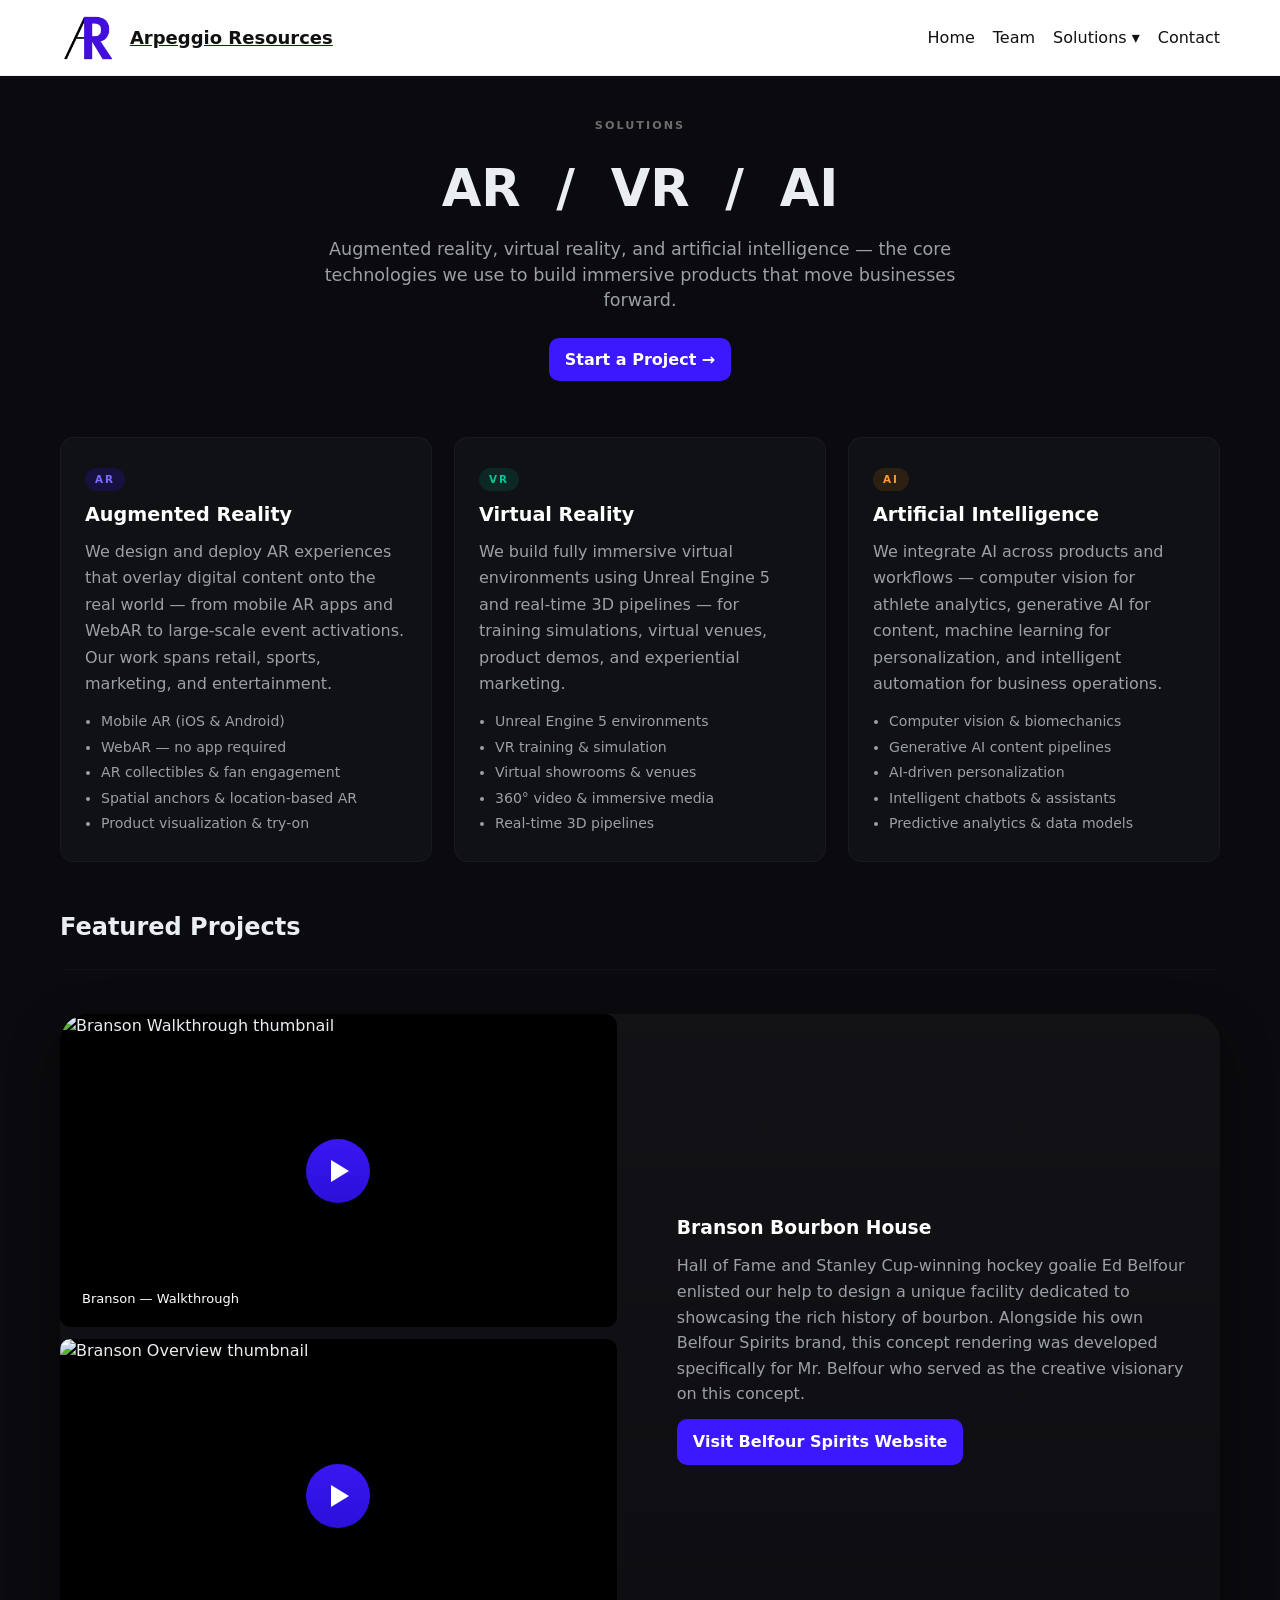
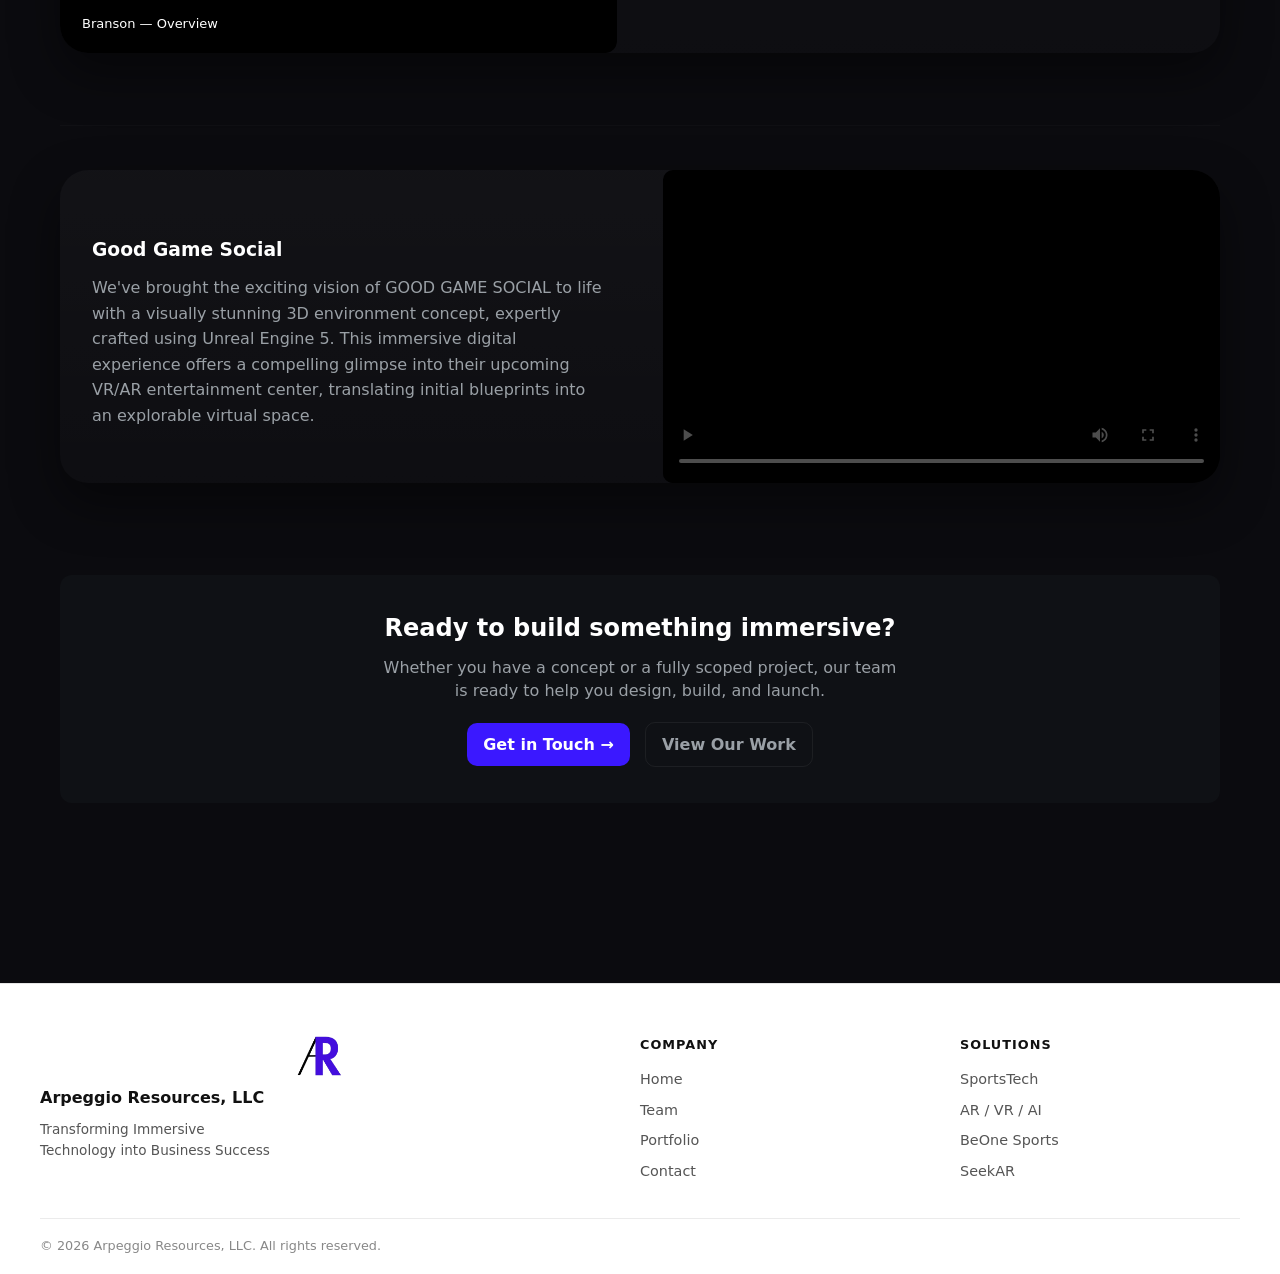
==== arvrai.html @ 943a73cf "newlook" ====
<!doctype html>
<html lang="en">
  <head>
    <!-- Google tag (gtag.js) -->
    <script async src="https://www.googletagmanager.com/gtag/js?id=G-S1PKZ07081"></script>
    <script>
      window.dataLayer = window.dataLayer || [];
      function gtag(){dataLayer.push(arguments);}
      gtag('js', new Date());
      gtag('config', 'G-S1PKZ07081');
    </script>
    <meta charset="utf-8" />
    <meta name="viewport" content="width=device-width, initial-scale=1" />
    <title>Arpeggio — AR / VR / AI</title>
    <link rel="stylesheet" href="css/style.css" />
  </head>
  <body>
    <header class="site-header">
      <div class="header-inner container">
        <a class="brand" href="index.html">
          <img class="brand-logo" src="images/arpeggiologo.png" alt="Arpeggio logo">
          <span class="brand-heading">Arpeggio Resources</span>
        </a>
        <nav class="site-nav">
          <a href="index.html">Home</a>
          <a href="team.html">Team</a>
          <div class="nav-dropdown">
            <button class="nav-dropdown-toggle">Solutions &#9662;</button>
            <div class="nav-dropdown-menu">
              <a href="portfolio.html">Portfolio</a>
              <a href="sportstech.html">SportsTech</a>
              <a href="arvrai.html">AR / VR / AI</a>
              <a href="beone.html">BeOne Sports</a>
              <a href="seekar.html">SeekAR</a>
            </div>
          </div>
          <a href="contact.html">Contact</a>
        </nav>
      </div>
    </header>

    <main>
      <div class="container">

        <section class="partner-page-hero">
          <span class="partner-eyebrow" style="color:rgba(255,255,255,.4)">Solutions</span>
          <h1 class="partner-page-title" style="margin-top:16px">AR &nbsp;/&nbsp; VR &nbsp;/&nbsp; AI</h1>
          <p class="partner-page-lead muted">Augmented reality, virtual reality, and artificial intelligence — the core technologies we use to build immersive products that move businesses forward.</p>
          <a class="cta" href="contact.html">Start a Project &rarr;</a>
        </section>

        <section class="partner-page-body">

          <div class="arvr-pillar-grid">

            <div class="arvr-pillar">
              <div class="arvr-pillar-label ar">AR</div>
              <h2>Augmented Reality</h2>
              <p class="muted">We design and deploy AR experiences that overlay digital content onto the real world — from mobile AR apps and WebAR to large-scale event activations. Our work spans retail, sports, marketing, and entertainment.</p>
              <ul class="arvr-list muted">
                <li>Mobile AR (iOS & Android)</li>
                <li>WebAR — no app required</li>
                <li>AR collectibles & fan engagement</li>
                <li>Spatial anchors & location-based AR</li>
                <li>Product visualization & try-on</li>
              </ul>
            </div>

            <div class="arvr-pillar">
              <div class="arvr-pillar-label vr">VR</div>
              <h2>Virtual Reality</h2>
              <p class="muted">We build fully immersive virtual environments using Unreal Engine 5 and real-time 3D pipelines — for training simulations, virtual venues, product demos, and experiential marketing.</p>
              <ul class="arvr-list muted">
                <li>Unreal Engine 5 environments</li>
                <li>VR training & simulation</li>
                <li>Virtual showrooms & venues</li>
                <li>360° video & immersive media</li>
                <li>Real-time 3D pipelines</li>
              </ul>
            </div>

            <div class="arvr-pillar">
              <div class="arvr-pillar-label ai">AI</div>
              <h2>Artificial Intelligence</h2>
              <p class="muted">We integrate AI across products and workflows — computer vision for athlete analytics, generative AI for content, machine learning for personalization, and intelligent automation for business operations.</p>
              <ul class="arvr-list muted">
                <li>Computer vision & biomechanics</li>
                <li>Generative AI content pipelines</li>
                <li>AI-driven personalization</li>
                <li>Intelligent chatbots & assistants</li>
                <li>Predictive analytics & data models</li>
              </ul>
            </div>

          </div>

          <h2 style="margin-top:48px;margin-bottom:24px">Featured Projects</h2>

          <section class="info-section" style="margin-top:0">
            <div class="info-box">
              <div class="info-image">
                <div class="project-videos">
                  <div class="yt-thumb" data-src="https://www.youtube-nocookie.com/embed/5WbuCCw_iXw" data-title="Branson Bourbon House — Walkthrough" data-id="5WbuCCw_iXw">
                    <img src="https://img.youtube.com/vi/5WbuCCw_iXw/hqdefault.jpg" alt="Branson Walkthrough thumbnail">
                    <button class="play-btn" aria-label="Play video"></button>
                    <div class="label">Branson — Walkthrough</div>
                  </div>
                  <div class="yt-thumb" data-src="https://www.youtube-nocookie.com/embed/pYDBuxeT0_Y?start=22" data-title="Branson Bourbon House — Overview" data-id="pYDBuxeT0_Y">
                    <img src="https://img.youtube.com/vi/pYDBuxeT0_Y/hqdefault.jpg" alt="Branson Overview thumbnail">
                    <button class="play-btn" aria-label="Play video"></button>
                    <div class="label">Branson — Overview</div>
                  </div>
                </div>
              </div>
              <div class="info-card">
                <h3>Branson Bourbon House</h3>
                <p>Hall of Fame and Stanley Cup-winning hockey goalie Ed Belfour enlisted our help to design a unique facility dedicated to showcasing the rich history of bourbon. Alongside his own Belfour Spirits brand, this concept rendering was developed specifically for Mr. Belfour who served as the creative visionary on this concept.</p>
                <p style="margin-top:12px"><a class="cta" href="https://belfourspirits.com/">Visit Belfour Spirits Website</a></p>
              </div>
            </div>
          </section>

          <section class="info-section rev" style="margin-top:28px">
            <div class="info-box">
              <div class="info-image">
                <video class="video-player" controls playsinline preload="metadata" poster="images/bptech.jpg">
                  <source src="videos/ggsocial.mp4" type="video/mp4">
                  Your browser does not support the video tag.
                </video>
              </div>
              <div class="info-card">
                <h3>Good Game Social</h3>
                <p>We've brought the exciting vision of GOOD GAME SOCIAL to life with a visually stunning 3D environment concept, expertly crafted using Unreal Engine 5. This immersive digital experience offers a compelling glimpse into their upcoming VR/AR entertainment center, translating initial blueprints into an explorable virtual space.</p>
              </div>
            </div>
          </section>

          <div class="arvr-cta-strip card" style="margin-top:48px;text-align:center;padding:36px 24px">
            <h2 style="color:#fff;margin-bottom:10px">Ready to build something immersive?</h2>
            <p class="muted" style="margin-bottom:20px;max-width:52ch;margin-left:auto;margin-right:auto">Whether you have a concept or a fully scoped project, our team is ready to help you design, build, and launch.</p>
            <a class="cta" href="contact.html">Get in Touch &rarr;</a>
            <a class="cta ghost" href="portfolio.html" style="margin-left:10px">View Our Work</a>
          </div>

        </section>

      </div>
    </main>

    <footer class="site-footer">
      <div class="footer-inner container">
        <div class="footer-brand">
          <img class="footer-logo" src="images/arpeggiologo.png" alt="Arpeggio logo">
          <div class="footer-brand-name">Arpeggio Resources, LLC</div>
          <p class="footer-tagline">Transforming Immersive Technology into Business Success</p>
        </div>
        <div class="footer-col">
          <div class="footer-col-title">Company</div>
          <a href="index.html">Home</a>
          <a href="team.html">Team</a>
          <a href="portfolio.html">Portfolio</a>
          <a href="contact.html">Contact</a>
        </div>
        <div class="footer-col">
          <div class="footer-col-title">Solutions</div>
          <a href="sportstech.html">SportsTech</a>
          <a href="arvrai.html">AR / VR / AI</a>
          <a href="beone.html">BeOne Sports</a>
          <a href="seekar.html">SeekAR</a>
        </div>
      </div>
      <div class="footer-bottom container">
        <span>&copy; <script>document.write(new Date().getFullYear())</script> Arpeggio Resources, LLC. All rights reserved.</span>
      </div>
    </footer>
    <script>
      (function(){
        function createIframe(src, title){
          const iframe = document.createElement('iframe');
          iframe.setAttribute('src', src);
          iframe.setAttribute('title', title || 'Video');
          iframe.setAttribute('allow', 'accelerometer; autoplay; clipboard-write; encrypted-media; gyroscope; picture-in-picture');
          iframe.setAttribute('allowfullscreen', '');
          iframe.style.width = '100%';
          iframe.style.aspectRatio = '16/9';
          iframe.style.border = '0';
          return iframe;
        }
        document.querySelectorAll('.yt-thumb').forEach(function(thumb){
          thumb.addEventListener('click', function(){
            const iframe = createIframe(thumb.dataset.src, thumb.dataset.title);
            thumb.parentNode.replaceChild(iframe, thumb);
          });
        });
      })();
    </script>
  </body>
</html>
---- css/style.css ----
:root{
  --bg:#0b0b0f;
  --card:#0f1115;
  --muted:#9aa0a6;
  --accent:#3b18ff;
  --header-height:76px;
  --max:1200px;
}
*{box-sizing:border-box;margin:0;padding:0}
html,body{height:100%}
body{font-family:Inter,system-ui,Segoe UI,Roboto,Arial;background:var(--bg);color:#eaeef2;line-height:1.45}
.container{max-width:var(--max);margin:0 auto;padding:0 20px}

/* Header */
.site-header{position:fixed}
header.site-header{position:fixed;left:0;right:0;top:0;height:var(--header-height);display:flex;align-items:center;z-index:1000;background:#ffffff;border-bottom:1px solid rgba(0,0,0,0.06);color:#111}
.header-inner{display:flex;align-items:center;justify-content:space-between;width:100%;max-width:var(--max);margin:0 auto;padding:0 20px}
.brand{display:flex;align-items:center;gap:12px}
.brand-logo{height:44px;width:auto;display:block}
.brand-heading{font-size:18px;color:#111;font-weight:700;line-height:1}
.site-nav{display:flex;align-items:center}
.site-nav a{color:#111;margin-left:18px;text-decoration:none}
.site-nav a:hover{color:var(--accent)}

/* Nav dropdown */
.nav-dropdown{position:relative;margin-left:18px}
.nav-dropdown-toggle{background:none;border:none;cursor:pointer;font:inherit;font-size:inherit;color:#111;padding:0;display:flex;align-items:center;gap:4px;letter-spacing:inherit}
.nav-dropdown-toggle:hover{color:var(--accent)}
.nav-dropdown-menu{display:none;position:absolute;top:calc(100% + 10px);left:50%;transform:translateX(-50%);background:#fff;border:1px solid rgba(0,0,0,0.08);border-radius:10px;box-shadow:0 8px 24px rgba(0,0,0,0.12);min-width:160px;overflow:hidden;z-index:1100}
.nav-dropdown-menu a{display:block;padding:10px 18px;color:#111;text-decoration:none;font-size:.9rem;white-space:nowrap;margin:0}
.nav-dropdown-menu a:hover{background:rgba(59,24,255,0.06);color:var(--accent)}
.nav-dropdown:hover .nav-dropdown-menu,.nav-dropdown:focus-within .nav-dropdown-menu{display:block}

main{padding-top:calc(var(--header-height) + 28px);padding-bottom:60px}

.hero{display:grid;grid-template-columns:1fr;gap:36px;align-items:center;position:relative;min-height:100vh;padding:0 0 40px;overflow:hidden;justify-items:start;margin-top:calc(-1 * (var(--header-height) + 28px))}
.hero-video{position:absolute;left:50%;top:0;transform:translateX(-50%);width:100vw;height:100%;object-fit:cover;object-position:center 25%;z-index:0;pointer-events:none;filter:brightness(.56) saturate(1.05)}
.hero .container{display:grid;grid-template-columns:1fr 1fr;align-items:start}
.hero .hero-content{position:relative;z-index:1;text-align:center;padding:calc(var(--header-height) + 12px) 20px 28px;align-self:center}
.hero-app-bubble-wrap{display:flex;flex-direction:column;justify-content:center;align-items:center;gap:10px;position:relative;z-index:1;text-align:center;padding-top:calc(var(--header-height) + 10px)}
.hero-app-bubble-eyebrow{margin:0;font-size:.7rem;font-weight:700;letter-spacing:.18em;text-transform:uppercase;color:rgba(255,255,255,.5)}
.hero-app-bubble-label{margin:0;font-size:.8rem;font-weight:400;color:rgba(255,255,255,.8);line-height:1.5;max-width:190px;font-style:italic}
.hero-app-bubble-links{display:flex;flex-direction:column;align-items:center;gap:5px;margin-top:2px}
.hero-app-bubble-download{font-size:.75rem;font-weight:700;color:#fff;background:rgba(255,255,255,.12);border:1px solid rgba(255,255,255,.3);border-radius:20px;padding:5px 16px;text-decoration:none;letter-spacing:.05em;transition:background .2s,border-color .2s}
.hero-app-bubble-download:hover{background:rgba(255,255,255,.22);border-color:rgba(255,255,255,.6)}
.hero-app-bubble-or{font-size:.65rem;color:rgba(255,255,255,.4);text-transform:uppercase;letter-spacing:.1em}
.hero-app-bubble-more{font-size:.72rem;font-weight:600;color:rgba(255,255,255,.65);text-decoration:none;letter-spacing:.03em;transition:color .2s}
.hero-app-bubble-more:hover{color:#fff}
.hero-app-bubble{display:block;width:160px;border-radius:28px;overflow:hidden;border:1px solid rgba(255,255,255,0.15);box-shadow:0 8px 32px rgba(0,0,0,.45);transition:transform .2s,box-shadow .2s}
.hero-app-bubble:hover{transform:translateY(-5px);box-shadow:0 14px 40px rgba(0,0,0,.6)}
.hero-app-bubble img{width:100%;height:auto;display:block}
.hero-app-icon{width:52px;height:52px;fill:#fff;margin-bottom:6px}
.hero-app-label{font-size:.7rem;color:rgba(255,255,255,.7);letter-spacing:.04em;text-transform:uppercase}
.hero-app-store{font-size:1.25rem;font-weight:700;line-height:1.1}
.hero-app-name{font-size:.8rem;color:rgba(255,255,255,.6);margin-top:4px;letter-spacing:.06em;text-transform:uppercase}
.hero aside{position:relative;z-index:1}
.hero h1{font-size:clamp(1.8rem,4vw,3rem);line-height:1.05;margin-bottom:12px}
.subtitle{color:var(--muted);font-size:1.05rem;margin-bottom:18px}
.cta{display:inline-block;padding:10px 16px;border-radius:10px;background:var(--accent);color:#fff;font-weight:700;text-decoration:none}
.cta.ghost{background:transparent;border:1px solid rgba(255,255,255,0.06);color:var(--muted)}

/* Intro strip */
.intro-strip{background:#000;padding:48px 0;text-align:center}
.intro-strip-text{font-size:1.1rem;font-weight:600;color:rgba(255,255,255,0.75);letter-spacing:.04em;margin:0}
.white-strip{background:#fff}
.blue-strip{background:var(--accent)}
.blue-strip .intro-strip-text{color:#fff}

/* Partner pages */
.partner-page-hero{padding:8px 0 16px;text-align:center}
.partner-page-logo{width:220px;height:220px;object-fit:contain;border-radius:20px;margin:8px auto 12px;display:block;box-shadow:0 8px 28px rgba(0,0,0,.4)}
.partner-page-title{font-size:clamp(2rem,5vw,3.2rem);font-weight:800;margin-bottom:12px}
.partner-page-lead{font-size:1.1rem;max-width:60ch;margin:0 auto 24px}
.partner-page-body{margin-top:40px;padding-bottom:60px}
.partner-page-grid{display:grid;grid-template-columns:1fr 380px;gap:36px;align-items:start}
.partner-page-text h2{color:#fff;margin:28px 0 8px;font-size:1.2rem}
.partner-page-text h2:first-child{margin-top:0}
.partner-page-text p{line-height:1.7}
.partner-page-image{min-height:280px;border-radius:14px;overflow:hidden}
@media(max-width:760px){.partner-page-grid{grid-template-columns:1fr}.partner-page-image{min-height:200px}}

/* SportsTech page */
.stech-grid{display:grid;grid-template-columns:repeat(3,1fr);gap:18px;margin-top:8px}
.stech-partner-row{display:flex;flex-wrap:wrap;justify-content:center;gap:20px}
.stech-partner-card{display:flex;flex-direction:column;align-items:center;gap:10px;background:var(--card);border:1px solid rgba(255,255,255,0.05);border-radius:14px;padding:20px 28px;text-decoration:none;color:#eaeef2;transition:border-color .2s,transform .2s}
.stech-partner-card:hover{border-color:var(--accent);transform:translateY(-3px)}
.stech-partner-card img{width:80px;height:80px;object-fit:contain;border-radius:12px}
.stech-partner-card span{font-size:.9rem;font-weight:600}
@media(max-width:760px){.stech-grid{grid-template-columns:1fr}}

/* AR/VR/AI page */
.arvr-pillar-grid{display:grid;grid-template-columns:repeat(3,1fr);gap:22px;margin-top:8px}
.arvr-pillar{background:var(--card);border:1px solid rgba(255,255,255,0.04);border-radius:14px;padding:28px 24px}
.arvr-pillar h2{color:#fff;font-size:1.2rem;margin:10px 0 10px}
.arvr-pillar p{line-height:1.65;margin-bottom:14px}
.arvr-pillar-label{display:inline-block;font-size:.65rem;font-weight:800;letter-spacing:.18em;padding:4px 10px;border-radius:20px}
.arvr-pillar-label.ar{background:rgba(59,24,255,.18);color:#7c6dff}
.arvr-pillar-label.vr{background:rgba(0,200,150,.12);color:#00c896}
.arvr-pillar-label.ai{background:rgba(255,140,0,.12);color:#ff9a30}
.arvr-list{padding-left:16px;display:flex;flex-direction:column;gap:5px;font-size:.88rem}
@media(max-width:760px){.arvr-pillar-grid{grid-template-columns:1fr}}
.partner-logo{width:80px;height:80px;object-fit:cover;border-radius:16px;margin-bottom:12px;display:block;margin-left:auto;margin-right:auto;box-shadow:0 4px 16px rgba(0,0,0,.35)}
.partner-logo--full{width:100%;max-width:400px;height:auto;object-fit:contain;border-radius:12px;box-shadow:none}
.partner-strip-inner{display:flex;justify-content:center}
.partner-strip-text{max-width:600px;text-align:center}
.partner-eyebrow{font-size:.7rem;font-weight:700;letter-spacing:.18em;text-transform:uppercase;color:rgba(255,255,255,.4)}
.white-strip .partner-eyebrow{color:rgba(0,0,0,.35)}
.partner-name{font-size:1.8rem;font-weight:800;color:#fff;margin:6px 0 10px}
.white-strip .partner-name{color:#111}
.partner-desc{font-size:.95rem;line-height:1.65;color:rgba(255,255,255,.65);margin-bottom:16px}
.white-strip .partner-desc{color:#444}
.partner-link{display:inline-block;font-size:.85rem;font-weight:700;letter-spacing:.04em;color:#fff;text-decoration:none;border-bottom:1px solid rgba(255,255,255,.3);padding-bottom:1px;transition:border-color .2s,color .2s}
.partner-link:hover{border-color:#fff}
.white-strip .partner-link{color:var(--accent);border-color:rgba(59,24,255,.3)}
.white-strip .partner-link:hover{border-color:var(--accent)}

/* Highlight section (below hero) */
.highlight{display:grid;grid-template-columns:1fr 420px;gap:28px;align-items:center;margin-top:28px}
.highlight-text h2{color:#fff;margin-bottom:8px}
.highlight-text p{color:var(--muted);line-height:1.6}
.highlight-image{min-height:220px;border-radius:12px;overflow:hidden}
.highlight-image img{width:100%;height:100%;object-fit:cover;display:block}

@media (max-width:980px){
  .highlight{grid-template-columns:1fr}
  .highlight-image{min-height:180px;margin-top:18px}
}

/* Cards & features */
.card{background:var(--card);padding:18px;border-radius:12px;margin-top:12px}
.features{display:grid;grid-template-columns:repeat(3,1fr);gap:18px;margin-top:28px}
.feature-card{background:linear-gradient(180deg, rgba(255,255,255,0.02), rgba(255,255,255,0.01));padding:20px;border-radius:12px;border:1px solid rgba(255,255,255,0.03)}
.feature-card h3{color:var(--accent);margin-bottom:8px}
.muted{color:var(--muted)}

/* Contact form */
.form-group{display:flex;flex-direction:column;margin-bottom:12px}
.form-group input,.form-group textarea{padding:10px;border-radius:8px;border:1px solid rgba(255,255,255,0.04);background:transparent;color:inherit}
.submit-button{background:var(--accent);color:#000;padding:10px 12px;border-radius:10px;font-weight:700;border:0}

/* Footer */
footer.site-footer{color:#555;border-top:1px solid rgba(0,0,0,0.1);margin-top:60px;background:#fff}
.footer-inner{display:grid;grid-template-columns:2fr 1fr 1fr;gap:40px;padding:52px 0 36px}
.footer-brand{display:flex;flex-direction:column;gap:10px}
.footer-logo{height:40px;width:auto;object-fit:contain}
.footer-brand-name{font-weight:700;color:#111;font-size:1rem}
.footer-tagline{font-size:.85rem;line-height:1.5;max-width:28ch}
.footer-col{display:flex;flex-direction:column;gap:10px}
.footer-col-title{font-weight:700;color:#111;font-size:.8rem;text-transform:uppercase;letter-spacing:.08em;margin-bottom:4px}
.footer-col a{color:#555;text-decoration:none;font-size:.9rem;transition:color .2s}
.footer-col a:hover{color:#000}
.footer-bottom{padding:18px 0;border-top:1px solid rgba(0,0,0,0.08);font-size:.8rem;color:#888}
@media(max-width:760px){.footer-inner{grid-template-columns:1fr 1fr;gap:28px}.footer-brand{grid-column:1/-1}}

/* Responsive */
@media (max-width:980px){.hero{grid-template-columns:1fr;min-height:80vh}.features{grid-template-columns:repeat(2,1fr)}}
@media (max-width:640px){.hero{min-height:70vh}.hero .container{grid-template-columns:1fr}.hero-app-bubble-wrap{justify-content:center;padding-bottom:32px}.features{grid-template-columns:1fr}.brand-logo{height:40px}.header-inner{padding:0 12px}}

/* Team page */

.team-hero{padding:48px 0 12px}
.team-hero h1{font-size:clamp(1.8rem,4vw,2.6rem);margin-bottom:12px}
.team-hero .lead{color:var(--muted);max-width:72ch}
.team-grid{display:grid;grid-template-columns:repeat(auto-fit,minmax(260px,1fr));gap:22px;margin-top:28px}
.team-list{display:grid;grid-template-columns:1fr;gap:28px;align-items:start;max-width:var(--max);margin-top:28px}
.member-card{background:var(--card);padding:20px;border-radius:14px;border:1px solid rgba(255,255,255,0.03);display:grid;grid-template-columns:1fr 320px;gap:20px;align-items:center;box-shadow:0 14px 40px rgba(0,0,0,0.45)}
.member-card{transition:transform .25s cubic-bezier(.2,.9,.25,1),box-shadow .25s;transform-style:preserve-3d;will-change:transform}
.member-photo{height:220px;border-radius:10px;background:linear-gradient(180deg,#1b1d21,#0f1115);overflow:hidden;display:block}
.member-card h3{margin:0;font-size:1.2rem}
.member-role{color:var(--muted);font-size:0.95rem;font-weight:600;margin-top:6px}
.member-bio{color:var(--muted);font-size:0.98rem;line-height:1.6;margin-top:12px}

/* place image in the right column and text in the left */
.member-card > .member-photo{grid-column:2}
.member-card > h3,.member-card > .member-role,.member-card > .member-bio{grid-column:1}

/* New: center the member-details vertically */
.member-details{display:flex;flex-direction:column;justify-content:center;grid-column:1}
.member-details h3{margin:0}
.member-details .member-role{margin-top:8px}
.member-details .member-bio{margin-top:12px}

/* Bob hero-style card: large text left, large image right */
.member-card--bob{grid-template-columns:1.4fr min(44vw,520px);gap:56px;padding:44px;border-radius:16px}
.member-card--bob .member-details{padding-right:40px}
.member-card--bob .member-details h3{font-size:2.6rem}
.member-card--bob .member-details .member-role{font-size:1.05rem}
.member-card--bob .member-details .member-bio{font-size:1.05rem;color:var(--muted);line-height:1.7}
.member-card--bob .member-photo{height:64vh;border-radius:12px}
.member-card--bob .member-photo img{border-radius:12px}

@media (max-width:1100px){
  .member-card--bob{grid-template-columns:1fr 48vw}
  .member-card--bob .member-photo{height:52vh}
}

@media (max-width:760px){
  .member-card--bob{grid-template-columns:1fr;gap:18px;padding:20px}
  .member-card--bob .member-photo{height:260px}
  .member-card--bob .member-details h3{font-size:1.4rem}
  .member-card--bob .member-details .member-bio{font-size:0.98rem}
}

/* Reid matches Bob's hero-style card */
.member-card--reid{grid-template-columns:1.4fr min(44vw,520px);gap:56px;padding:44px;border-radius:16px}
.member-card--reid .member-details{padding-right:40px}
.member-card--reid .member-details h3{font-size:2.6rem}
.member-card--reid .member-details .member-role{font-size:1.05rem}
.member-card--reid .member-details .member-bio{font-size:1.05rem;color:var(--muted);line-height:1.7}
.member-card--reid .member-photo{height:64vh;border-radius:12px}
.member-card--reid .member-photo img{border-radius:12px}

@media (max-width:1100px){
  .member-card--reid{grid-template-columns:1fr 48vw}
  .member-card--reid .member-photo{height:52vh}
}

@media (max-width:760px){
  .member-card--reid{grid-template-columns:1fr;gap:18px;padding:20px}
  .member-card--reid .member-photo{height:260px}
  .member-card--reid .member-details h3{font-size:1.4rem}
  .member-card--reid .member-details .member-bio{font-size:0.98rem}
}

/* Fit-specific image: show entire image instead of cropping */
.member-photo img.fit-image{object-fit:contain;object-position:center;background:#0b0b0f}

/* BeONE-specific card: show full image with balanced layout */
.member-card--beone{grid-template-columns:1fr 360px;gap:28px;padding:28px;border-radius:14px}
.member-card--beone .member-details{padding-right:20px}
.member-card--beone .member-details h3{font-size:1.6rem}
.member-card--beone .member-details .member-bio{font-size:1rem;line-height:1.6;color:var(--muted)}
.member-card--beone .member-photo{height:320px;border-radius:10px;overflow:hidden}
.member-card--beone .member-photo img{width:100%;height:100%;object-fit:contain;object-position:center;background:#0b0b0f}

@media (max-width:900px){
  .member-card--beone{grid-template-columns:1fr;gap:18px}
  .member-card--beone .member-photo{height:220px}
}

/* Partners divider between team entries */
.partners-divider{display:flex;align-items:center;justify-content:center;padding:22px 0;margin:26px 0 8px}
.partners-divider h2{color:#fff;font-size:1.1rem;font-weight:600;text-align:center}

@media (max-width:900px){
  .member-card{grid-template-columns:1fr 260px}
}

@media (max-width:640px){
  .member-card{grid-template-columns:1fr;gap:12px}
  .member-photo{height:200px}
}

/* Info sections (image + rounded text card) */
.info-section{padding:44px 0;border-top:1px solid rgba(255,255,255,0.02)}

/* unified rounded box that contains media + info side-by-side */
.info-box{display:flex;gap:28px;align-items:stretch;border-radius:28px;overflow:hidden;background:linear-gradient(180deg,rgba(255,255,255,0.03),rgba(255,255,255,0.01));box-shadow:0 20px 50px rgba(0,0,0,0.45)}
.info-box .info-image{flex:0 0 48%;min-width:220px}
.info-box .info-image img{width:100%;height:100%;object-fit:cover;display:block}

/* Screenshot helper: show whole screenshot without cropping */
.info-box .info-image img.screenshot{object-fit:contain;background:#0b0b0f}
.info-box .info-card{flex:1;padding:28px 32px;color:var(--muted);display:flex;flex-direction:column;justify-content:center}
.info-card h3{color:#fff;margin-bottom:12px}
.info-card p{line-height:1.6}
.info-section.rev .info-box{flex-direction:row-reverse}

@media (max-width:900px){
  .info-box{flex-direction:column}
  .info-box .info-image{flex:0 0 auto;width:100%;min-height:200px}
  /* reduce the large top padding on narrow screens so content doesn't feel cramped */
  .info-box .info-card, .info-section .info-card{padding:28px 20px}
}

/* Contact section */
.contact-section{padding:28px}
.contact-grid{display:grid;grid-template-columns:1fr 360px;gap:28px;align-items:start}
.contact-form h2{margin-top:0;margin-bottom:8px}
.contact-form .form-group label{display:block;margin-bottom:6px;color:var(--muted)}
.contact-form input,.contact-form textarea{width:100%}
.contact-form .form-group input,.contact-form .form-group textarea{background:#fff;color:#000;border:1px solid rgba(0,0,0,0.08);padding:10px;border-radius:8px}
.contact-form .form-group input::placeholder,.contact-form .form-group textarea::placeholder{color:#6b6b6b}
.contact-info h3{margin-top:0;color:#fff}

@media (max-width:980px){
  .contact-grid{grid-template-columns:1fr}
}

/* Media helpers for portfolio */
.media-placeholder{background:#000;border-radius:18px;overflow:hidden;display:flex;align-items:center;justify-content:center;color:var(--muted);min-height:220px}
.media-placeholder img,.media-placeholder video{width:100%;height:auto;display:block}
.info-section .info-card{padding:40px 32px 28px}

/* Project videos: responsive grid — smaller cards and side-by-side when possible */
.project-videos{display:grid;grid-template-columns:repeat(auto-fit,minmax(320px,1fr));gap:12px;border-radius:12px;overflow:hidden;align-items:start}
.project-videos iframe,.project-videos .yt-thumb,.project-videos .video-player{width:100%;aspect-ratio:16/9;border:0;border-radius:10px;background:#000;overflow:hidden;display:block}
.project-videos .yt-thumb{cursor:pointer}
.project-videos .yt-thumb img{width:100%;height:100%;object-fit:cover;display:block}
.project-videos .yt-thumb .play-btn{width:64px;height:64px}
.project-videos .yt-thumb .label{font-size:13px;padding:7px 10px}

/* Local project video player */
.video-player{width:100%;aspect-ratio:16/9;border:0;border-radius:10px;background:#000;display:block;object-fit:cover}

/* YouTube thumbnail click-to-load */
.yt-thumb{position:relative;display:block;border-radius:10px;overflow:hidden;background:#000;cursor:pointer}
.yt-thumb img{width:100%;height:100%;object-fit:cover;display:block}
.yt-thumb .play-btn{position:absolute;left:50%;top:50%;transform:translate(-50%,-50%);width:68px;height:68px;border-radius:50%;background:linear-gradient(180deg,rgba(59,24,255,0.95),#2b10d9);box-shadow:0 10px 30px rgba(0,0,0,0.45);display:flex;align-items:center;justify-content:center;border:0}
.yt-thumb .play-btn:after{content:'';display:block;margin-left:4px;width:0;height:0;border-left:18px solid #fff;border-top:11px solid transparent;border-bottom:11px solid transparent}
.yt-thumb .label{position:absolute;left:12px;bottom:12px;background:rgba(0,0,0,0.45);color:#fff;padding:6px 10px;border-radius:8px;font-size:13px}
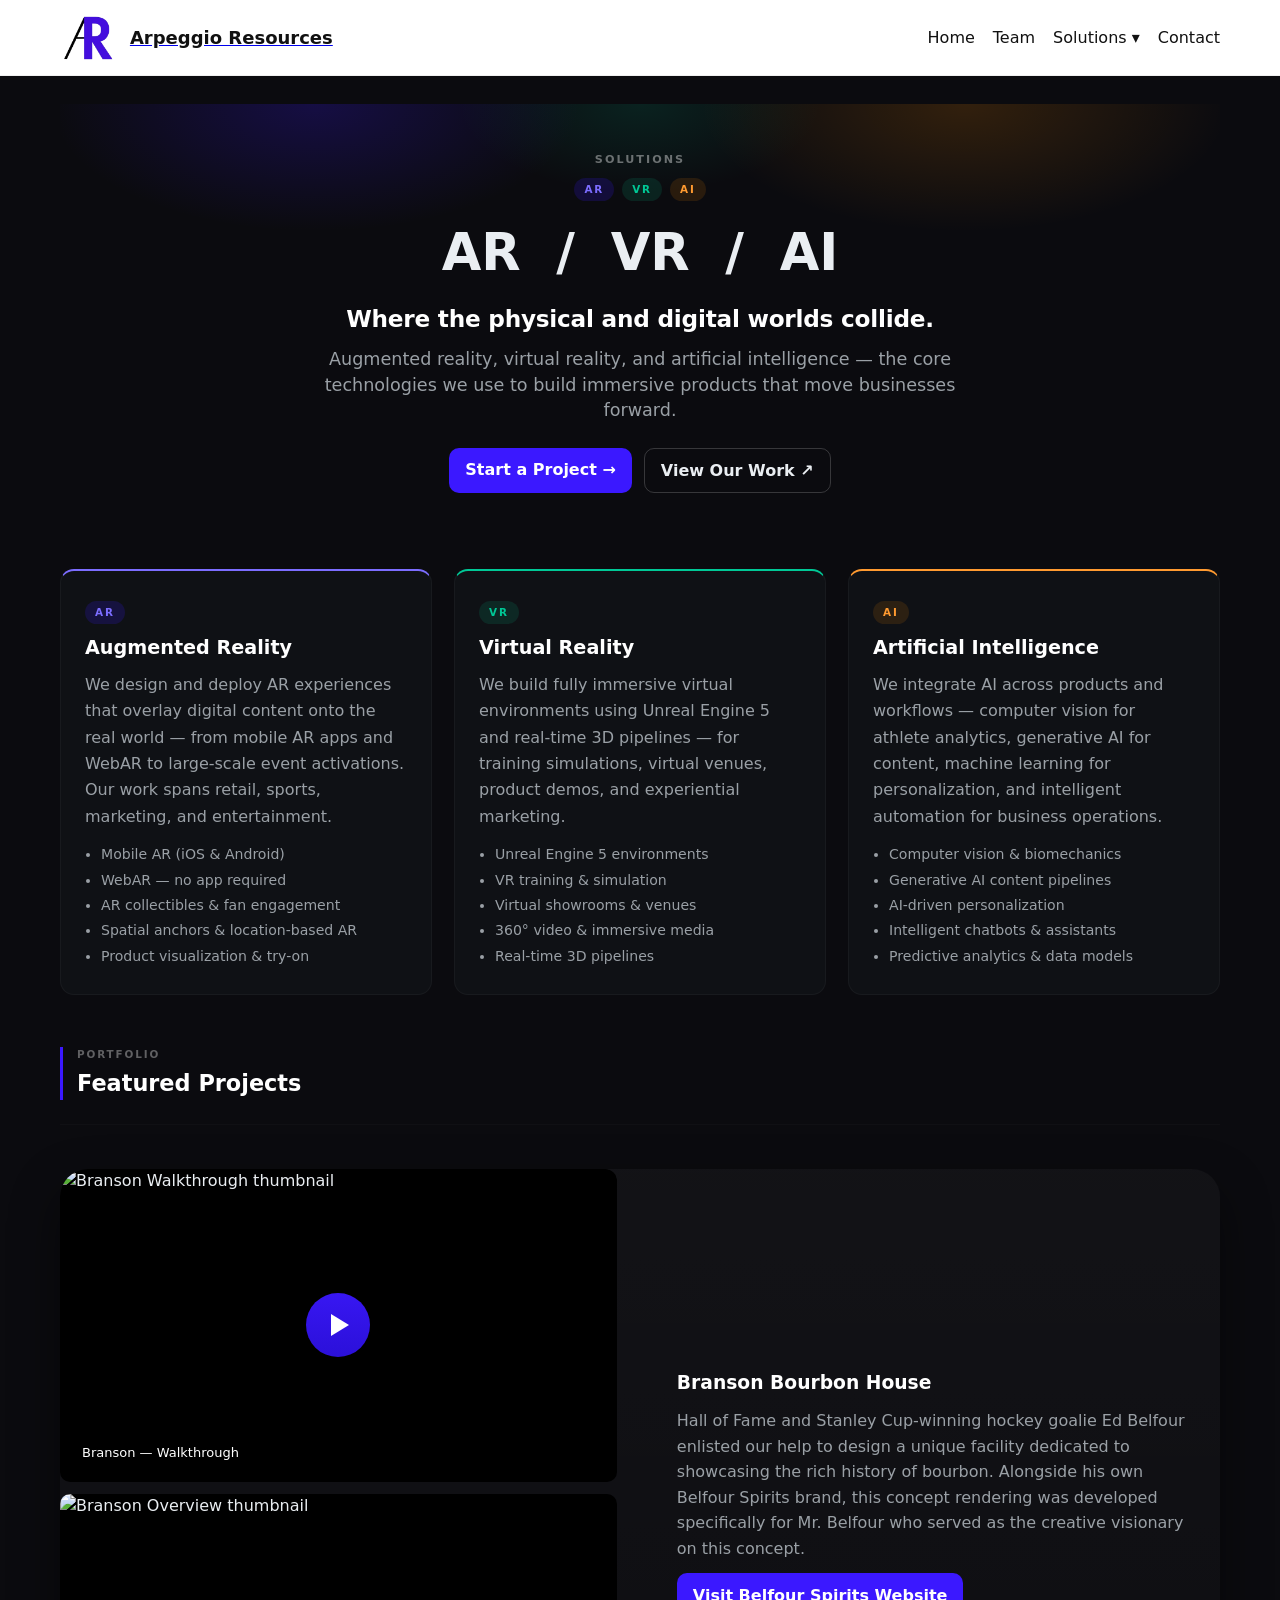
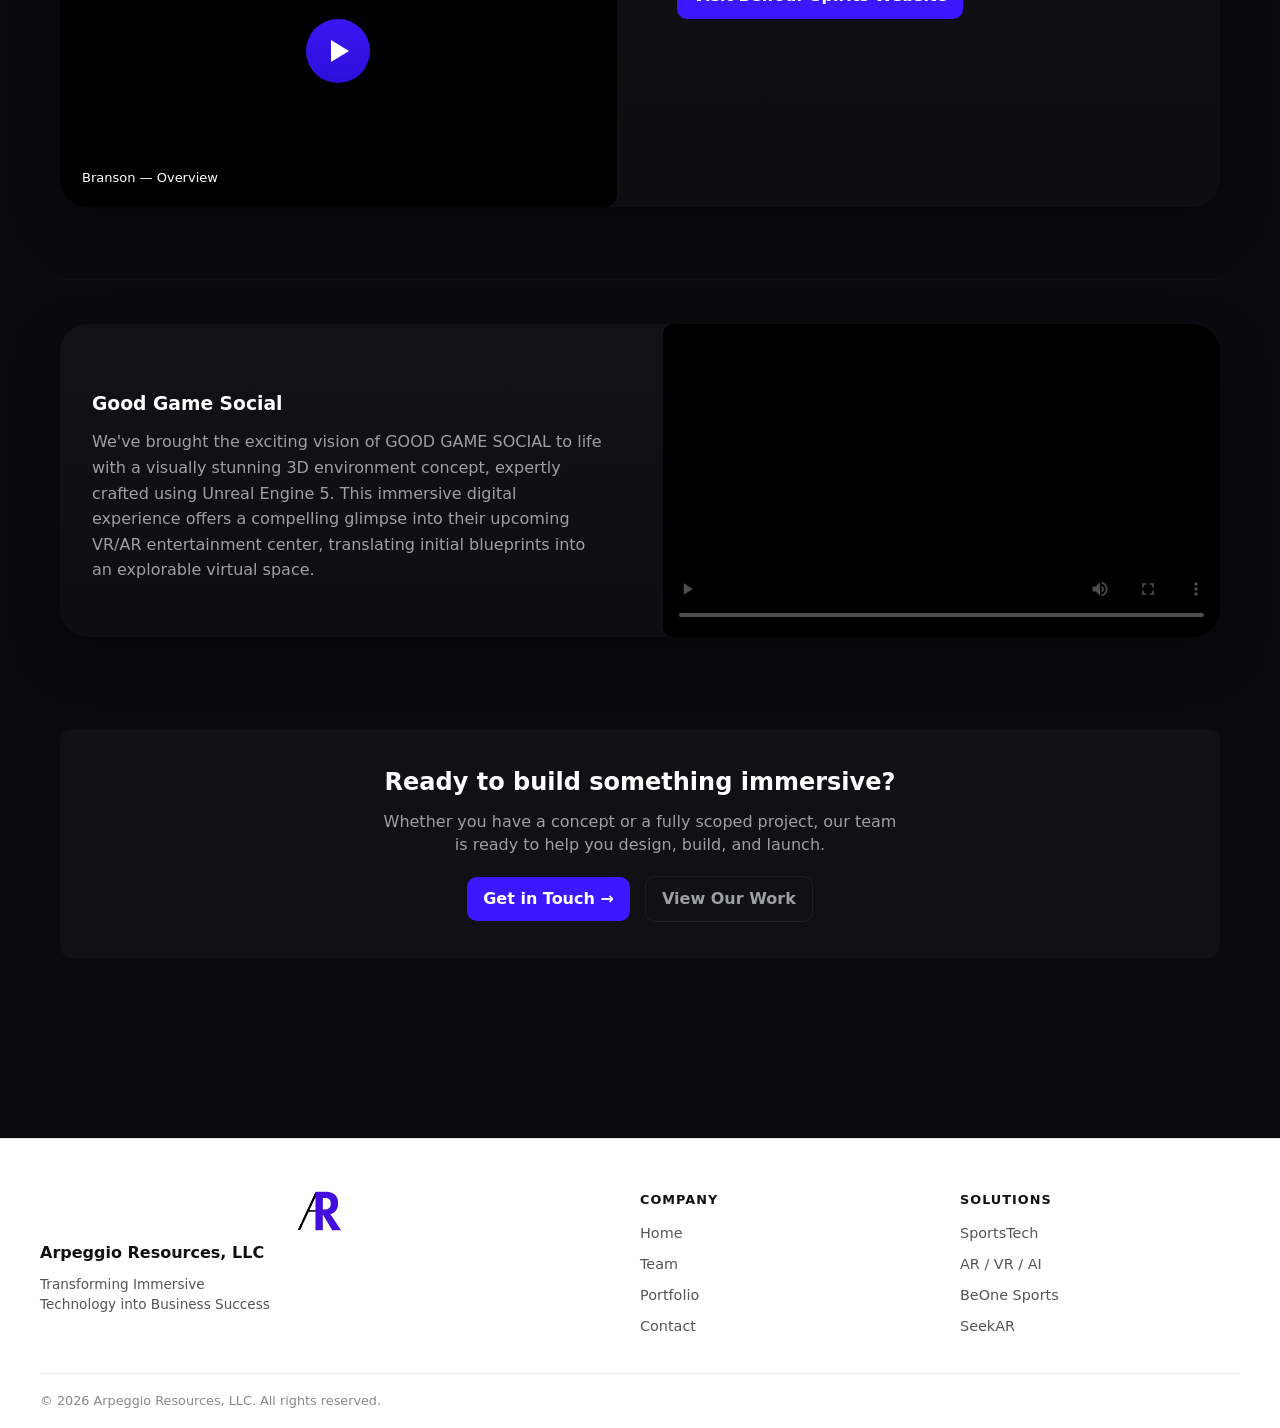
==== commit 78a5ffeb: "budgerincrease" ====
--- a/arvrai.html
+++ b/arvrai.html
@@ -42,18 +42,27 @@
     <main>
       <div class="container">
 
-        <section class="partner-page-hero">
-          <span class="partner-eyebrow" style="color:rgba(255,255,255,.4)">Solutions</span>
-          <h1 class="partner-page-title" style="margin-top:16px">AR &nbsp;/&nbsp; VR &nbsp;/&nbsp; AI</h1>
+        <section class="partner-page-hero arvrai-hero">
+          <span class="partner-eyebrow arvrai-eyebrow">Solutions</span>
+          <div class="arvrai-hero-labels">
+            <span class="arvr-pillar-label ar">AR</span>
+            <span class="arvr-pillar-label vr">VR</span>
+            <span class="arvr-pillar-label ai">AI</span>
+          </div>
+          <h1 class="partner-page-title" style="margin-top:14px">AR &nbsp;/&nbsp; VR &nbsp;/&nbsp; AI</h1>
+          <p class="arvrai-tagline">Where the physical and digital worlds collide.</p>
           <p class="partner-page-lead muted">Augmented reality, virtual reality, and artificial intelligence — the core technologies we use to build immersive products that move businesses forward.</p>
-          <a class="cta" href="contact.html">Start a Project &rarr;</a>
+          <div class="arvrai-hero-ctas">
+            <a class="cta" href="contact.html">Start a Project &rarr;</a>
+            <a class="cta arvrai-cta-ghost" href="portfolio.html">View Our Work &#8599;</a>
+          </div>
         </section>
 
         <section class="partner-page-body">
 
           <div class="arvr-pillar-grid">
 
-            <div class="arvr-pillar">
+            <div class="arvr-pillar arvr-pillar--ar">
               <div class="arvr-pillar-label ar">AR</div>
               <h2>Augmented Reality</h2>
               <p class="muted">We design and deploy AR experiences that overlay digital content onto the real world — from mobile AR apps and WebAR to large-scale event activations. Our work spans retail, sports, marketing, and entertainment.</p>
@@ -66,7 +75,7 @@
               </ul>
             </div>
 
-            <div class="arvr-pillar">
+            <div class="arvr-pillar arvr-pillar--vr">
               <div class="arvr-pillar-label vr">VR</div>
               <h2>Virtual Reality</h2>
               <p class="muted">We build fully immersive virtual environments using Unreal Engine 5 and real-time 3D pipelines — for training simulations, virtual venues, product demos, and experiential marketing.</p>
@@ -79,7 +88,7 @@
               </ul>
             </div>
 
-            <div class="arvr-pillar">
+            <div class="arvr-pillar arvr-pillar--ai">
               <div class="arvr-pillar-label ai">AI</div>
               <h2>Artificial Intelligence</h2>
               <p class="muted">We integrate AI across products and workflows — computer vision for athlete analytics, generative AI for content, machine learning for personalization, and intelligent automation for business operations.</p>
@@ -94,7 +103,10 @@
 
           </div>
 
-          <h2 style="margin-top:48px;margin-bottom:24px">Featured Projects</h2>
+          <div class="arvrai-projects-heading">
+            <span class="arvrai-projects-eyebrow">Portfolio</span>
+            <h2>Featured Projects</h2>
+          </div>
 
           <section class="info-section" style="margin-top:0">
             <div class="info-box">
--- a/css/style.css
+++ b/css/style.css
@@ -79,18 +79,141 @@
 .partner-page-image{min-height:280px;border-radius:14px;overflow:hidden}
 @media(max-width:760px){.partner-page-grid{grid-template-columns:1fr}.partner-page-image{min-height:200px}}
 
+/* SeekAR page */
+.seekar-hero{position:relative;overflow:hidden;padding:48px 0 32px}
+.seekar-hero::before{content:'';position:absolute;inset:0;background:radial-gradient(ellipse 70% 55% at 50% 0%,rgba(59,24,255,.25) 0%,transparent 68%);pointer-events:none;z-index:0}
+.seekar-hero>*{position:relative;z-index:1}
+.seekar-eyebrow{display:block;margin-bottom:6px;color:rgba(255,255,255,.4)}
+.seekar-logo-glow{box-shadow:0 0 48px rgba(80,50,255,.55),0 8px 28px rgba(0,0,0,.5) !important;transition:box-shadow .3s}
+.seekar-logo-glow:hover{box-shadow:0 0 72px rgba(100,70,255,.75),0 12px 36px rgba(0,0,0,.6) !important}
+.seekar-tagline{font-size:clamp(1.1rem,2.2vw,1.45rem);font-weight:700;color:#fff;margin-bottom:12px;letter-spacing:-.01em}
+.seekar-hero-ctas{display:flex;gap:12px;justify-content:center;flex-wrap:wrap;margin-top:8px}
+.seekar-cta-ghost{background:transparent;border:1px solid rgba(255,255,255,.18);color:#eaeef2}
+.seekar-cta-ghost:hover{background:rgba(255,255,255,.07);border-color:rgba(255,255,255,.4)}
+
+/* Stats bar */
+.seekar-stats-bar{display:grid;grid-template-columns:repeat(4,1fr);gap:2px;margin:32px 0;border-radius:16px;overflow:hidden;background:rgba(255,255,255,.03);border:1px solid rgba(255,255,255,.06)}
+.seekar-stat{padding:26px 16px;display:flex;flex-direction:column;align-items:center;gap:6px;background:var(--card)}
+.seekar-stat-value{font-size:clamp(1.9rem,3vw,2.5rem);font-weight:900;line-height:1;background:linear-gradient(130deg,#fff 0%,rgba(160,140,255,.85) 100%);-webkit-background-clip:text;-webkit-text-fill-color:transparent;background-clip:text}
+.seekar-stat-label{font-size:.62rem;font-weight:700;letter-spacing:.14em;text-transform:uppercase;color:var(--muted);text-align:center}
+@media(max-width:580px){.seekar-stats-bar{grid-template-columns:1fr 1fr}}
+
+/* Features */
+.seekar-features-section{margin:48px 0 40px}
+.seekar-section-heading{font-size:clamp(1.25rem,2.2vw,1.65rem);font-weight:800;color:#fff;margin-bottom:6px}
+.seekar-section-sub{color:var(--muted);margin-bottom:24px;font-size:.92rem}
+.seekar-features-grid{display:grid;grid-template-columns:repeat(3,1fr);gap:14px}
+.seekar-feature-card{background:var(--card);border:1px solid rgba(255,255,255,.05);border-radius:14px;padding:24px 20px;transition:border-color .2s,transform .2s}
+.seekar-feature-card:hover{border-color:rgba(90,60,255,.5);transform:translateY(-3px)}
+.seekar-feature-icon{display:block;font-size:1.1rem;margin-bottom:12px;color:var(--accent);opacity:.8}
+.seekar-feature-card h3{color:#fff;font-size:.95rem;margin-bottom:8px;font-weight:700}
+.seekar-feature-card p{font-size:.86rem;line-height:1.65;color:var(--muted)}
+@media(max-width:760px){.seekar-features-grid{grid-template-columns:1fr 1fr}}
+@media(max-width:480px){.seekar-features-grid{grid-template-columns:1fr}}
+
+/* Player steps */
+.seekar-player-section{margin-bottom:60px}
+.seekar-steps-grid{display:grid;grid-template-columns:repeat(4,1fr);gap:14px}
+.seekar-step{background:var(--card);border:1px solid rgba(255,255,255,.05);border-radius:14px;padding:24px 20px;transition:border-color .2s,transform .2s}
+.seekar-step:hover{border-color:rgba(90,60,255,.4);transform:translateY(-3px)}
+.seekar-step-num{display:block;font-size:2.8rem;font-weight:900;line-height:1;margin-bottom:12px;background:linear-gradient(135deg,var(--accent) 0%,rgba(140,120,255,.4) 100%);-webkit-background-clip:text;-webkit-text-fill-color:transparent;background-clip:text}
+.seekar-step h3{color:#fff;font-size:.95rem;margin-bottom:6px;font-weight:700}
+.seekar-step p{font-size:.86rem;line-height:1.65;color:var(--muted)}
+@media(max-width:760px){.seekar-steps-grid{grid-template-columns:1fr 1fr}}
+@media(max-width:480px){.seekar-steps-grid{grid-template-columns:1fr}}
+
+/* BeOne Sports page */
+.beone-hero{position:relative;overflow:hidden;padding:48px 0 32px}
+.beone-hero::before{content:'';position:absolute;inset:0;background:radial-gradient(ellipse 70% 55% at 50% 0%,rgba(212,160,0,.2) 0%,transparent 68%);pointer-events:none;z-index:0}
+.beone-hero>*{position:relative;z-index:1}
+.beone-eyebrow{display:block;margin-bottom:6px;color:rgba(255,255,255,.4)}
+.beone-logo-glow{box-shadow:0 0 48px rgba(220,170,0,.45),0 8px 28px rgba(0,0,0,.5) !important;transition:box-shadow .3s}
+.beone-logo-glow:hover{box-shadow:0 0 72px rgba(240,190,0,.65),0 12px 36px rgba(0,0,0,.6) !important}
+.beone-tagline{font-size:clamp(1.1rem,2.2vw,1.45rem);font-weight:700;color:#fff;margin-bottom:12px;letter-spacing:-.01em}
+.beone-hero-ctas{display:flex;gap:12px;justify-content:center;flex-wrap:wrap;margin-top:8px}
+.beone-cta{background:#d4a000;color:#000 !important}
+.beone-cta:hover{background:#f0bb00}
+.beone-cta-ghost{background:transparent;border:1px solid rgba(255,255,255,.18);color:#eaeef2;display:inline-block;padding:10px 16px;border-radius:10px;font-weight:700;text-decoration:none;transition:background .2s,border-color .2s}
+.beone-cta-ghost:hover{background:rgba(255,255,255,.07);border-color:rgba(255,255,255,.4)}
+
+.beone-stats-bar{display:grid;grid-template-columns:repeat(4,1fr);gap:2px;margin:32px 0;border-radius:16px;overflow:hidden;background:rgba(255,255,255,.03);border:1px solid rgba(255,255,255,.06)}
+.beone-stat{padding:26px 16px;display:flex;flex-direction:column;align-items:center;gap:6px;background:var(--card)}
+.beone-stat-value{font-size:clamp(1.5rem,2.5vw,2.1rem);font-weight:900;line-height:1;background:linear-gradient(130deg,#fff 0%,rgba(240,190,0,.9) 100%);-webkit-background-clip:text;-webkit-text-fill-color:transparent;background-clip:text;text-align:center}
+.beone-stat-label{font-size:.62rem;font-weight:700;letter-spacing:.14em;text-transform:uppercase;color:var(--muted);text-align:center}
+@media(max-width:580px){.beone-stats-bar{grid-template-columns:1fr 1fr}}
+
+.beone-features-section{margin:48px 0 40px}
+.beone-section-heading{font-size:clamp(1.25rem,2.2vw,1.65rem);font-weight:800;color:#fff;margin-bottom:6px}
+.beone-section-sub{color:var(--muted);margin-bottom:24px;font-size:.92rem}
+.beone-features-grid{display:grid;grid-template-columns:repeat(3,1fr);gap:14px}
+.beone-feature-card{background:var(--card);border:1px solid rgba(255,255,255,.05);border-radius:14px;padding:24px 20px;transition:border-color .2s,transform .2s}
+.beone-feature-card:hover{border-color:rgba(212,160,0,.5);transform:translateY(-3px)}
+.beone-feature-icon{display:block;font-size:1.1rem;margin-bottom:12px;color:#d4a000;opacity:.9}
+.beone-feature-card h3{color:#fff;font-size:.95rem;margin-bottom:8px;font-weight:700}
+.beone-feature-card p{font-size:.86rem;line-height:1.65;color:var(--muted)}
+@media(max-width:760px){.beone-features-grid{grid-template-columns:1fr 1fr}}
+@media(max-width:480px){.beone-features-grid{grid-template-columns:1fr}}
+
+.beone-steps-section{margin-bottom:60px}
+.beone-steps-grid{display:grid;grid-template-columns:repeat(4,1fr);gap:14px}
+.beone-step{background:var(--card);border:1px solid rgba(255,255,255,.05);border-radius:14px;padding:24px 20px;transition:border-color .2s,transform .2s}
+.beone-step:hover{border-color:rgba(212,160,0,.45);transform:translateY(-3px)}
+.beone-step-num{display:block;font-size:2.8rem;font-weight:900;line-height:1;margin-bottom:12px;background:linear-gradient(135deg,#d4a000 0%,rgba(212,160,0,.35) 100%);-webkit-background-clip:text;-webkit-text-fill-color:transparent;background-clip:text}
+.beone-step h3{color:#fff;font-size:.95rem;margin-bottom:6px;font-weight:700}
+.beone-step p{font-size:.86rem;line-height:1.65;color:var(--muted)}
+@media(max-width:760px){.beone-steps-grid{grid-template-columns:1fr 1fr}}
+@media(max-width:480px){.beone-steps-grid{grid-template-columns:1fr}}
+
 /* SportsTech page */
+.stech-hero{position:relative;overflow:hidden;padding:48px 0 36px}
+.stech-hero::before{content:'';position:absolute;inset:0;background:radial-gradient(ellipse 70% 55% at 50% 0%,rgba(6,182,212,.18) 0%,transparent 68%);pointer-events:none;z-index:0}
+.stech-hero>*{position:relative;z-index:1}
+.stech-eyebrow{display:block;margin-bottom:6px;color:rgba(255,255,255,.4)}
+.stech-tagline{font-size:clamp(1.1rem,2.2vw,1.45rem);font-weight:700;color:#fff;margin-bottom:12px;letter-spacing:-.01em}
+.stech-hero-ctas{display:flex;gap:12px;justify-content:center;flex-wrap:wrap;margin-top:8px}
+.stech-cta-ghost{background:transparent;border:1px solid rgba(255,255,255,.18);color:#eaeef2;display:inline-block;padding:10px 16px;border-radius:10px;font-weight:700;text-decoration:none;transition:background .2s,border-color .2s}
+.stech-cta-ghost:hover{background:rgba(255,255,255,.07);border-color:rgba(255,255,255,.4)}
+
+.stech-stats-bar{display:grid;grid-template-columns:repeat(4,1fr);gap:2px;margin:32px 0;border-radius:16px;overflow:hidden;background:rgba(255,255,255,.03);border:1px solid rgba(255,255,255,.06)}
+.stech-stat{padding:26px 16px;display:flex;flex-direction:column;align-items:center;gap:6px;background:var(--card)}
+.stech-stat-value{font-size:clamp(1.4rem,2.4vw,2rem);font-weight:900;line-height:1;background:linear-gradient(130deg,#fff 0%,rgba(6,182,212,.9) 100%);-webkit-background-clip:text;-webkit-text-fill-color:transparent;background-clip:text;text-align:center}
+.stech-stat-label{font-size:.62rem;font-weight:700;letter-spacing:.14em;text-transform:uppercase;color:var(--muted);text-align:center}
+@media(max-width:580px){.stech-stats-bar{grid-template-columns:1fr 1fr}}
+
 .stech-grid{display:grid;grid-template-columns:repeat(3,1fr);gap:18px;margin-top:8px}
+.stech-cap-card{border:1px solid rgba(255,255,255,.06) !important;background:var(--card) !important;transition:border-color .2s,transform .2s !important}
+.stech-cap-card:hover{border-color:rgba(6,182,212,.4) !important;transform:translateY(-3px) !important}
+.stech-cap-icon{display:block;font-size:1rem;margin-bottom:12px;color:#06b6d4;opacity:.85}
+.stech-cap-card h3{color:#fff !important;font-size:.95rem;margin-bottom:8px}
+
+.stech-partners{margin-top:52px}
+.stech-partners-heading{margin-bottom:28px;border-left:3px solid #06b6d4;padding-left:14px}
+.stech-partners-eyebrow{display:block;font-size:.65rem;font-weight:800;letter-spacing:.18em;text-transform:uppercase;color:rgba(255,255,255,.35);margin-bottom:5px}
+.stech-partners-heading h2{color:#fff;font-size:1.4rem;font-weight:800;margin:0}
 .stech-partner-row{display:flex;flex-wrap:wrap;justify-content:center;gap:20px}
 .stech-partner-card{display:flex;flex-direction:column;align-items:center;gap:10px;background:var(--card);border:1px solid rgba(255,255,255,0.05);border-radius:14px;padding:20px 28px;text-decoration:none;color:#eaeef2;transition:border-color .2s,transform .2s}
-.stech-partner-card:hover{border-color:var(--accent);transform:translateY(-3px)}
+.stech-partner-card:hover{border-color:#06b6d4;transform:translateY(-3px)}
 .stech-partner-card img{width:80px;height:80px;object-fit:contain;border-radius:12px}
 .stech-partner-card span{font-size:.9rem;font-weight:600}
 @media(max-width:760px){.stech-grid{grid-template-columns:1fr}}
 
 /* AR/VR/AI page */
+.arvrai-hero{position:relative;overflow:hidden;padding:48px 0 36px}
+.arvrai-hero::before{content:'';position:absolute;inset:0;background:radial-gradient(ellipse 38% 50% at 22% 0%,rgba(59,24,255,.22) 0%,transparent 60%),radial-gradient(ellipse 38% 50% at 78% 0%,rgba(255,140,0,.16) 0%,transparent 60%),radial-gradient(ellipse 30% 40% at 50% 0%,rgba(0,200,150,.12) 0%,transparent 52%);pointer-events:none;z-index:0}
+.arvrai-hero>*{position:relative;z-index:1}
+.arvrai-eyebrow{display:block;margin-bottom:10px;color:rgba(255,255,255,.4)}
+.arvrai-hero-labels{display:flex;gap:8px;justify-content:center;margin-bottom:6px}
+.arvrai-tagline{font-size:clamp(1.1rem,2.2vw,1.45rem);font-weight:700;color:#fff;margin-bottom:12px;letter-spacing:-.01em}
+.arvrai-hero-ctas{display:flex;gap:12px;justify-content:center;flex-wrap:wrap;margin-top:8px}
+.arvrai-cta-ghost{background:transparent;border:1px solid rgba(255,255,255,.18);color:#eaeef2;display:inline-block;padding:10px 16px;border-radius:10px;font-weight:700;text-decoration:none;transition:background .2s,border-color .2s}
+.arvrai-cta-ghost:hover{background:rgba(255,255,255,.07);border-color:rgba(255,255,255,.4)}
+
 .arvr-pillar-grid{display:grid;grid-template-columns:repeat(3,1fr);gap:22px;margin-top:8px}
-.arvr-pillar{background:var(--card);border:1px solid rgba(255,255,255,0.04);border-radius:14px;padding:28px 24px}
+.arvr-pillar{background:var(--card);border:1px solid rgba(255,255,255,0.04);border-top-width:2px;border-radius:14px;padding:28px 24px;transition:transform .2s,box-shadow .2s}
+.arvr-pillar:hover{transform:translateY(-4px)}
+.arvr-pillar--ar{border-top-color:#7c6dff}.arvr-pillar--ar:hover{box-shadow:0 10px 36px rgba(100,80,255,.16)}
+.arvr-pillar--vr{border-top-color:#00c896}.arvr-pillar--vr:hover{box-shadow:0 10px 36px rgba(0,200,150,.14)}
+.arvr-pillar--ai{border-top-color:#ff9a30}.arvr-pillar--ai:hover{box-shadow:0 10px 36px rgba(255,140,0,.14)}
 .arvr-pillar h2{color:#fff;font-size:1.2rem;margin:10px 0 10px}
 .arvr-pillar p{line-height:1.65;margin-bottom:14px}
 .arvr-pillar-label{display:inline-block;font-size:.65rem;font-weight:800;letter-spacing:.18em;padding:4px 10px;border-radius:20px}
@@ -99,6 +222,10 @@
 .arvr-pillar-label.ai{background:rgba(255,140,0,.12);color:#ff9a30}
 .arvr-list{padding-left:16px;display:flex;flex-direction:column;gap:5px;font-size:.88rem}
 @media(max-width:760px){.arvr-pillar-grid{grid-template-columns:1fr}}
+
+.arvrai-projects-heading{margin:52px 0 24px;border-left:3px solid var(--accent);padding-left:14px}
+.arvrai-projects-eyebrow{display:block;font-size:.65rem;font-weight:800;letter-spacing:.18em;text-transform:uppercase;color:rgba(255,255,255,.35);margin-bottom:5px}
+.arvrai-projects-heading h2{color:#fff;font-size:1.4rem;font-weight:800;margin:0}
 .partner-logo{width:80px;height:80px;object-fit:cover;border-radius:16px;margin-bottom:12px;display:block;margin-left:auto;margin-right:auto;box-shadow:0 4px 16px rgba(0,0,0,.35)}
 .partner-logo--full{width:100%;max-width:400px;height:auto;object-fit:contain;border-radius:12px;box-shadow:none}
 .partner-strip-inner{display:flex;justify-content:center}
@@ -129,9 +256,51 @@
 /* Cards & features */
 .card{background:var(--card);padding:18px;border-radius:12px;margin-top:12px}
 .features{display:grid;grid-template-columns:repeat(3,1fr);gap:18px;margin-top:28px}
-.feature-card{background:linear-gradient(180deg, rgba(255,255,255,0.02), rgba(255,255,255,0.01));padding:20px;border-radius:12px;border:1px solid rgba(255,255,255,0.03)}
+.feature-card{background:linear-gradient(180deg,rgba(255,255,255,.03),rgba(255,255,255,.01));padding:24px;border-radius:16px;border:1px solid rgba(255,255,255,.06);transition:border-color .2s,transform .2s}
+.feature-card:hover{border-color:rgba(255,255,255,.14);transform:translateY(-2px)}
 .feature-card h3{color:var(--accent);margin-bottom:8px}
+.feature-card-icon{font-size:1.5rem;display:block;margin-bottom:14px;filter:drop-shadow(0 0 10px rgba(59,24,255,.4))}
 .muted{color:var(--muted)}
+
+/* Portfolio page */
+.portfolio-hero{text-align:center;padding:48px 0 40px;position:relative;overflow:hidden}
+.portfolio-hero::before{content:'';position:absolute;inset:0;background:radial-gradient(ellipse 65% 50% at 50% 0%,rgba(59,24,255,.18) 0%,transparent 68%);pointer-events:none}
+.portfolio-hero>*{position:relative;z-index:1}
+.portfolio-eyebrow{display:block;margin-bottom:6px}
+.portfolio-tagline{font-size:clamp(1rem,2vw,1.3rem);font-weight:600;color:#fff;margin:10px auto 20px;max-width:52ch;opacity:.85}
+.portfolio-hero-ctas{display:flex;gap:12px;justify-content:center;flex-wrap:wrap}
+.portfolio-cta-ghost{background:transparent;border:1px solid rgba(255,255,255,.18);color:#eaeef2;display:inline-block;padding:10px 16px;border-radius:10px;font-weight:700;text-decoration:none;transition:background .2s,border-color .2s}
+.portfolio-cta-ghost:hover{background:rgba(255,255,255,.07);border-color:rgba(255,255,255,.4)}
+
+.portfolio-card-meta{display:flex;align-items:center;gap:10px;margin-bottom:14px}
+.portfolio-num{font-size:2rem;font-weight:900;line-height:1;background:linear-gradient(130deg,rgba(255,255,255,.15) 0%,rgba(255,255,255,.05) 100%);-webkit-background-clip:text;-webkit-text-fill-color:transparent;background-clip:text;letter-spacing:-.02em}
+.portfolio-tag{display:inline-block;font-size:.6rem;font-weight:800;letter-spacing:.16em;text-transform:uppercase;padding:4px 10px;border-radius:20px}
+.portfolio-tag.tag-3d{background:rgba(59,24,255,.2);color:#9d8fff}
+.portfolio-tag.tag-web{background:rgba(6,182,212,.15);color:#22d3ee}
+.portfolio-tag.tag-photo{background:rgba(212,160,0,.15);color:#fbbf24}
+
+/* Home page */
+.hero-accent{background:linear-gradient(90deg,#fff 0%,rgba(190,170,255,.9) 100%);-webkit-background-clip:text;-webkit-text-fill-color:transparent;background-clip:text}
+.home-partners{padding:56px 0;margin-top:0;border-top:1px solid rgba(255,255,255,.05)}
+.home-partners-header{text-align:center;margin-bottom:40px}
+.home-partners-eyebrow{display:block;font-size:.65rem;font-weight:800;letter-spacing:.18em;text-transform:uppercase;color:rgba(255,255,255,.3);margin-bottom:8px}
+.home-partners-header h2{color:#fff;font-size:clamp(1.3rem,2.5vw,1.8rem);font-weight:800;margin:0}
+.home-partner-grid{display:grid;grid-template-columns:1fr 1fr;gap:20px}
+.home-partner-card{display:flex;flex-direction:column;background:var(--card);border:1px solid rgba(255,255,255,.06);border-radius:18px;overflow:hidden;transition:border-color .2s,transform .2s}
+.home-partner-card:hover{border-color:rgba(255,255,255,.14);transform:translateY(-3px)}
+.home-partner-card-img{height:180px;background:#0a0a0e;display:flex;align-items:center;justify-content:center;padding:24px;border-bottom:1px solid rgba(255,255,255,.05)}
+.home-partner-card-img img{max-width:100%;max-height:100%;object-fit:contain;display:block}
+.home-partner-card-body{flex:1;padding:26px 28px;display:flex;flex-direction:column}
+.home-partner-tag{display:inline-block;font-size:.6rem;font-weight:800;letter-spacing:.14em;text-transform:uppercase;padding:4px 10px;border-radius:20px;background:rgba(59,24,255,.18);color:#9d8fff;margin-bottom:12px;align-self:flex-start}
+.home-partner-name{color:#fff;font-size:1.3rem;font-weight:800;margin:0 0 10px}
+.home-partner-desc{color:var(--muted);line-height:1.65;font-size:.9rem;margin-bottom:20px;flex:1}
+@media(max-width:640px){.home-partner-grid{grid-template-columns:1fr}}
+.home-features-header{text-align:center;margin:56px 0 28px}
+.home-features-eyebrow{display:block;font-size:.65rem;font-weight:800;letter-spacing:.18em;text-transform:uppercase;color:rgba(255,255,255,.3);margin-bottom:8px}
+.home-features-header h2{color:#fff;font-size:clamp(1.25rem,2.5vw,1.7rem);font-weight:800;margin:0}
+.highlight-eyebrow{display:block;font-size:.65rem;font-weight:800;letter-spacing:.18em;text-transform:uppercase;color:rgba(255,255,255,.3);margin-bottom:8px}
+
+.info-section{padding:44px 0;border-top:1px solid rgba(255,255,255,0.05)}
 
 /* Contact form */
 .form-group{display:flex;flex-direction:column;margin-bottom:12px}
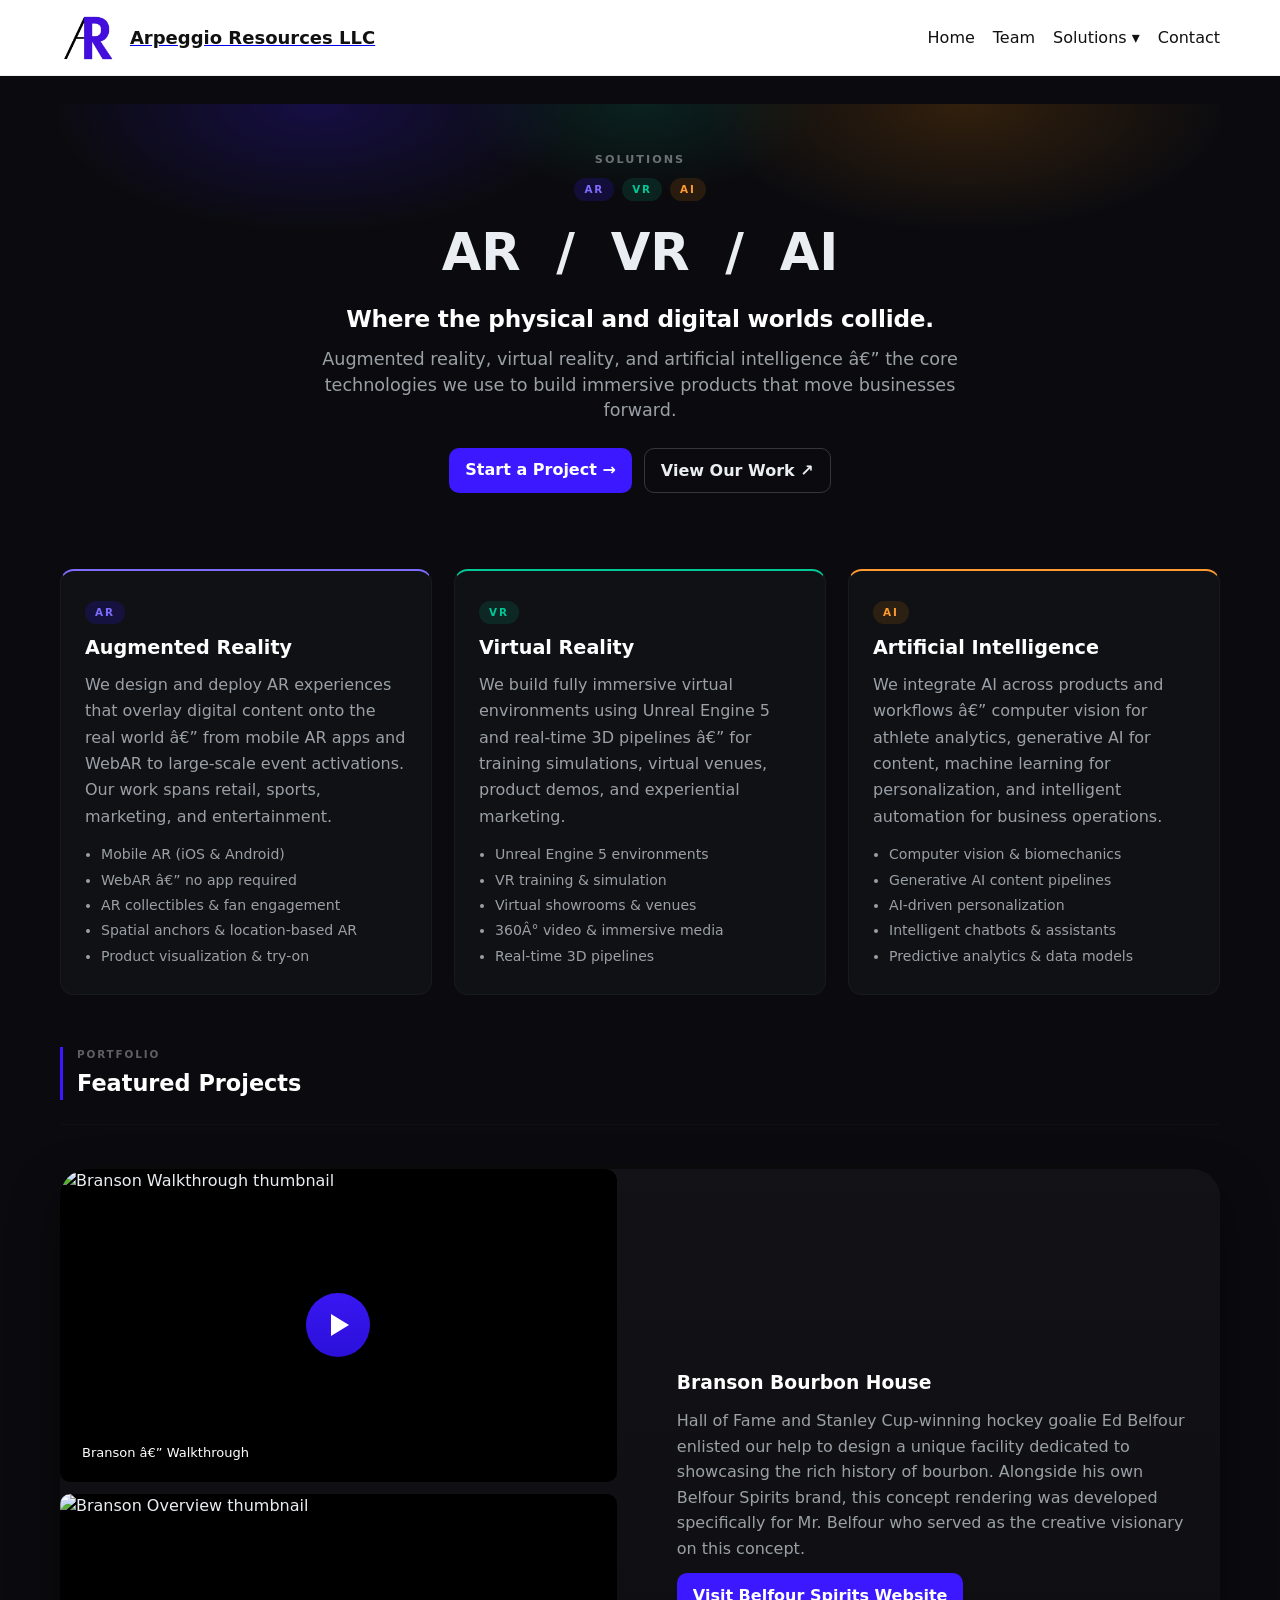
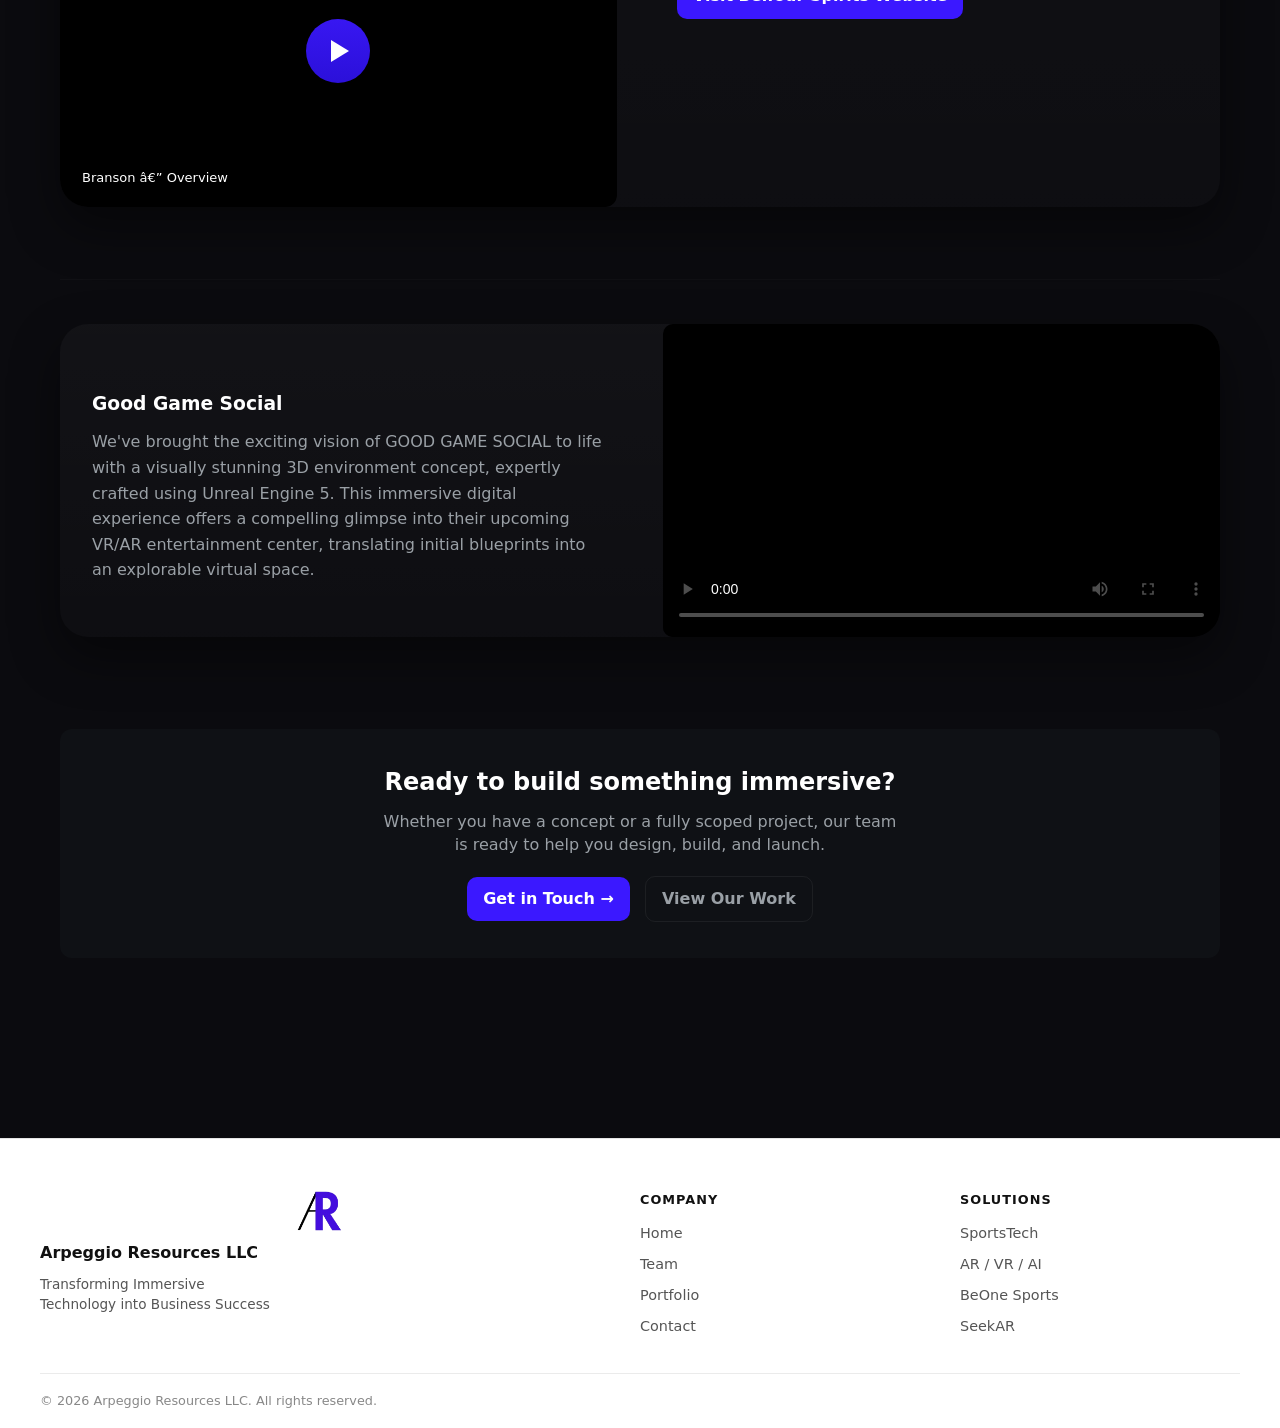
==== commit 11a5f814: "newupdate1" ====
--- a/arvrai.html
+++ b/arvrai.html
@@ -1,4 +1,4 @@
-<!doctype html>
+﻿<!doctype html>
 <html lang="en">
   <head>
     <!-- Google tag (gtag.js) -->
@@ -11,16 +11,22 @@
     </script>
     <meta charset="utf-8" />
     <meta name="viewport" content="width=device-width, initial-scale=1" />
-    <title>Arpeggio — AR / VR / AI</title>
-    <link rel="stylesheet" href="css/style.css" />
+    <title>Arpeggio â€” AR / VR / AI</title>
+    <link rel="stylesheet" href="css/style.css?v=20260608" />
+    <link rel="stylesheet" href="css/breakpoints.css?v=20260608" />
   </head>
   <body>
     <header class="site-header">
       <div class="header-inner container">
         <a class="brand" href="index.html">
           <img class="brand-logo" src="images/arpeggiologo.png" alt="Arpeggio logo">
-          <span class="brand-heading">Arpeggio Resources</span>
+          <span class="brand-heading">Arpeggio Resources LLC</span>
         </a>
+        <button class="nav-toggle" type="button" aria-expanded="false" aria-label="Open navigation menu">
+          <span class="nav-toggle-line" aria-hidden="true"></span>
+          <span class="nav-toggle-line" aria-hidden="true"></span>
+          <span class="nav-toggle-line" aria-hidden="true"></span>
+        </button>
         <nav class="site-nav">
           <a href="index.html">Home</a>
           <a href="team.html">Team</a>
@@ -51,7 +57,7 @@
           </div>
           <h1 class="partner-page-title" style="margin-top:14px">AR &nbsp;/&nbsp; VR &nbsp;/&nbsp; AI</h1>
           <p class="arvrai-tagline">Where the physical and digital worlds collide.</p>
-          <p class="partner-page-lead muted">Augmented reality, virtual reality, and artificial intelligence — the core technologies we use to build immersive products that move businesses forward.</p>
+          <p class="partner-page-lead muted">Augmented reality, virtual reality, and artificial intelligence â€” the core technologies we use to build immersive products that move businesses forward.</p>
           <div class="arvrai-hero-ctas">
             <a class="cta" href="contact.html">Start a Project &rarr;</a>
             <a class="cta arvrai-cta-ghost" href="portfolio.html">View Our Work &#8599;</a>
@@ -65,10 +71,10 @@
             <div class="arvr-pillar arvr-pillar--ar">
               <div class="arvr-pillar-label ar">AR</div>
               <h2>Augmented Reality</h2>
-              <p class="muted">We design and deploy AR experiences that overlay digital content onto the real world — from mobile AR apps and WebAR to large-scale event activations. Our work spans retail, sports, marketing, and entertainment.</p>
+              <p class="muted">We design and deploy AR experiences that overlay digital content onto the real world â€” from mobile AR apps and WebAR to large-scale event activations. Our work spans retail, sports, marketing, and entertainment.</p>
               <ul class="arvr-list muted">
                 <li>Mobile AR (iOS & Android)</li>
-                <li>WebAR — no app required</li>
+                <li>WebAR â€” no app required</li>
                 <li>AR collectibles & fan engagement</li>
                 <li>Spatial anchors & location-based AR</li>
                 <li>Product visualization & try-on</li>
@@ -78,12 +84,12 @@
             <div class="arvr-pillar arvr-pillar--vr">
               <div class="arvr-pillar-label vr">VR</div>
               <h2>Virtual Reality</h2>
-              <p class="muted">We build fully immersive virtual environments using Unreal Engine 5 and real-time 3D pipelines — for training simulations, virtual venues, product demos, and experiential marketing.</p>
+              <p class="muted">We build fully immersive virtual environments using Unreal Engine 5 and real-time 3D pipelines â€” for training simulations, virtual venues, product demos, and experiential marketing.</p>
               <ul class="arvr-list muted">
                 <li>Unreal Engine 5 environments</li>
                 <li>VR training & simulation</li>
                 <li>Virtual showrooms & venues</li>
-                <li>360° video & immersive media</li>
+                <li>360Â° video & immersive media</li>
                 <li>Real-time 3D pipelines</li>
               </ul>
             </div>
@@ -91,7 +97,7 @@
             <div class="arvr-pillar arvr-pillar--ai">
               <div class="arvr-pillar-label ai">AI</div>
               <h2>Artificial Intelligence</h2>
-              <p class="muted">We integrate AI across products and workflows — computer vision for athlete analytics, generative AI for content, machine learning for personalization, and intelligent automation for business operations.</p>
+              <p class="muted">We integrate AI across products and workflows â€” computer vision for athlete analytics, generative AI for content, machine learning for personalization, and intelligent automation for business operations.</p>
               <ul class="arvr-list muted">
                 <li>Computer vision & biomechanics</li>
                 <li>Generative AI content pipelines</li>
@@ -112,15 +118,15 @@
             <div class="info-box">
               <div class="info-image">
                 <div class="project-videos">
-                  <div class="yt-thumb" data-src="https://www.youtube-nocookie.com/embed/5WbuCCw_iXw" data-title="Branson Bourbon House — Walkthrough" data-id="5WbuCCw_iXw">
+                  <div class="yt-thumb" data-src="https://www.youtube-nocookie.com/embed/5WbuCCw_iXw" data-title="Branson Bourbon House â€” Walkthrough" data-id="5WbuCCw_iXw">
                     <img src="https://img.youtube.com/vi/5WbuCCw_iXw/hqdefault.jpg" alt="Branson Walkthrough thumbnail">
                     <button class="play-btn" aria-label="Play video"></button>
-                    <div class="label">Branson — Walkthrough</div>
+                    <div class="label">Branson â€” Walkthrough</div>
                   </div>
-                  <div class="yt-thumb" data-src="https://www.youtube-nocookie.com/embed/pYDBuxeT0_Y?start=22" data-title="Branson Bourbon House — Overview" data-id="pYDBuxeT0_Y">
+                  <div class="yt-thumb" data-src="https://www.youtube-nocookie.com/embed/pYDBuxeT0_Y?start=22" data-title="Branson Bourbon House â€” Overview" data-id="pYDBuxeT0_Y">
                     <img src="https://img.youtube.com/vi/pYDBuxeT0_Y/hqdefault.jpg" alt="Branson Overview thumbnail">
                     <button class="play-btn" aria-label="Play video"></button>
-                    <div class="label">Branson — Overview</div>
+                    <div class="label">Branson â€” Overview</div>
                   </div>
                 </div>
               </div>
@@ -163,7 +169,7 @@
       <div class="footer-inner container">
         <div class="footer-brand">
           <img class="footer-logo" src="images/arpeggiologo.png" alt="Arpeggio logo">
-          <div class="footer-brand-name">Arpeggio Resources, LLC</div>
+          <div class="footer-brand-name">Arpeggio Resources LLC</div>
           <p class="footer-tagline">Transforming Immersive Technology into Business Success</p>
         </div>
         <div class="footer-col">
@@ -182,7 +188,7 @@
         </div>
       </div>
       <div class="footer-bottom container">
-        <span>&copy; <script>document.write(new Date().getFullYear())</script> Arpeggio Resources, LLC. All rights reserved.</span>
+        <span>&copy; <script>document.write(new Date().getFullYear())</script> Arpeggio Resources LLC. All rights reserved.</span>
       </div>
     </footer>
     <script>
@@ -206,5 +212,7 @@
         });
       })();
     </script>
+  <script src="js/mobile-nav.js"></script>
   </body>
 </html>
+
--- a/css/style.css
+++ b/css/style.css
@@ -18,6 +18,10 @@
 .brand{display:flex;align-items:center;gap:12px}
 .brand-logo{height:44px;width:auto;display:block}
 .brand-heading{font-size:18px;color:#111;font-weight:700;line-height:1}
+.nav-toggle{display:none;align-items:center;justify-content:center;flex-direction:column;gap:4px;width:46px;height:46px;padding:0;border:1px solid rgba(17,17,17,.12);border-radius:12px;background:#fff;color:#111;cursor:pointer;transition:border-color .2s,box-shadow .2s,background .2s}
+.nav-toggle:hover{border-color:rgba(59,24,255,.35);box-shadow:0 8px 20px rgba(17,17,17,.08)}
+.nav-toggle:focus-visible{outline:2px solid var(--accent);outline-offset:3px}
+.nav-toggle-line{display:block;width:18px;height:2px;border-radius:999px;background:currentColor;transition:transform .2s,opacity .2s}
 .site-nav{display:flex;align-items:center}
 .site-nav a{color:#111;margin-left:18px;text-decoration:none}
 .site-nav a:hover{color:var(--accent)}
@@ -31,33 +35,55 @@
 .nav-dropdown-menu a:hover{background:rgba(59,24,255,0.06);color:var(--accent)}
 .nav-dropdown:hover .nav-dropdown-menu,.nav-dropdown:focus-within .nav-dropdown-menu{display:block}
 
+@media (max-width:860px){
+  .header-inner{padding:0 16px}
+  .brand-heading{font-size:16px}
+  .nav-toggle{display:inline-flex;flex-shrink:0}
+  .site-nav{display:none;position:absolute;top:calc(100% + 10px);left:16px;right:16px;flex-direction:column;align-items:stretch;padding:18px;background:#fff;border:1px solid rgba(17,17,17,.08);border-radius:18px;box-shadow:0 18px 40px rgba(0,0,0,.16)}
+  .site-header.nav-open .site-nav{display:flex}
+  .site-header.nav-open .nav-toggle{background:#f6f7fb;border-color:rgba(59,24,255,.28)}
+  .site-header.nav-open .nav-toggle-line:nth-child(1){transform:translateY(6px) rotate(45deg)}
+  .site-header.nav-open .nav-toggle-line:nth-child(2){opacity:0}
+  .site-header.nav-open .nav-toggle-line:nth-child(3){transform:translateY(-6px) rotate(-45deg)}
+  .site-nav > a,.site-nav > .nav-dropdown{margin-left:0;border-bottom:1px solid rgba(17,17,17,.08)}
+  .site-nav > a{padding:12px 0}
+  .site-nav > :last-child{border-bottom:0}
+  .nav-dropdown{padding:12px 0}
+  .nav-dropdown-toggle{width:100%;justify-content:space-between;font-weight:700}
+  .nav-dropdown-menu{display:block;position:static;top:auto;left:auto;transform:none;min-width:0;margin-top:8px;border:0;border-radius:0;box-shadow:none;padding:0}
+  .nav-dropdown-menu a{padding:8px 0 8px 14px;font-size:.95rem;white-space:normal}
+}
+
 main{padding-top:calc(var(--header-height) + 28px);padding-bottom:60px}
 
 .hero{display:grid;grid-template-columns:1fr;gap:36px;align-items:center;position:relative;min-height:100vh;padding:0 0 40px;overflow:hidden;justify-items:start;margin-top:calc(-1 * (var(--header-height) + 28px))}
 .hero-video{position:absolute;left:50%;top:0;transform:translateX(-50%);width:100vw;height:100%;object-fit:cover;object-position:center 25%;z-index:0;pointer-events:none;filter:brightness(.56) saturate(1.05)}
-.hero .container{display:grid;grid-template-columns:1fr 1fr;align-items:start}
-.hero .hero-content{position:relative;z-index:1;text-align:center;padding:calc(var(--header-height) + 12px) 20px 28px;align-self:center}
-.hero-app-bubble-wrap{display:flex;flex-direction:column;justify-content:center;align-items:center;gap:10px;position:relative;z-index:1;text-align:center;padding-top:calc(var(--header-height) + 10px)}
+.hero .container{display:grid;grid-template-columns:minmax(0,1.18fr) minmax(220px,.82fr);align-items:center;gap:clamp(18px,3vw,44px)}
+.hero .hero-content{position:relative;z-index:1;text-align:left;padding:calc(var(--header-height) + 16px) 12px 28px 4px;align-self:center;max-width:800px}
+.hero-app-bubble-wrap{display:grid;grid-template-columns:auto minmax(160px,1fr);grid-template-areas:'card label' 'card links';align-items:center;column-gap:16px;row-gap:9px;position:relative;z-index:1;text-align:left;padding-top:calc(var(--header-height) + 10px);margin-top:8px;max-width:clamp(340px,35vw,500px);justify-self:end}
 .hero-app-bubble-eyebrow{margin:0;font-size:.7rem;font-weight:700;letter-spacing:.18em;text-transform:uppercase;color:rgba(255,255,255,.5)}
-.hero-app-bubble-label{margin:0;font-size:.8rem;font-weight:400;color:rgba(255,255,255,.8);line-height:1.5;max-width:190px;font-style:italic}
-.hero-app-bubble-links{display:flex;flex-direction:column;align-items:center;gap:5px;margin-top:2px}
+.hero-app-bubble-label{grid-area:label;margin:0;font-size:clamp(.9rem,1.1vw,1.04rem);font-weight:500;color:rgba(255,255,255,.92);line-height:1.52;max-width:34ch;font-style:normal;background:rgba(8,10,14,.35);border:1px solid rgba(255,255,255,.08);border-radius:12px;padding:10px 12px}
+.hero-app-bubble-links{display:flex;flex-direction:column;align-items:flex-start;gap:5px;margin-top:2px}
 .hero-app-bubble-download{font-size:.75rem;font-weight:700;color:#fff;background:rgba(255,255,255,.12);border:1px solid rgba(255,255,255,.3);border-radius:20px;padding:5px 16px;text-decoration:none;letter-spacing:.05em;transition:background .2s,border-color .2s}
 .hero-app-bubble-download:hover{background:rgba(255,255,255,.22);border-color:rgba(255,255,255,.6)}
 .hero-app-bubble-or{font-size:.65rem;color:rgba(255,255,255,.4);text-transform:uppercase;letter-spacing:.1em}
 .hero-app-bubble-more{font-size:.72rem;font-weight:600;color:rgba(255,255,255,.65);text-decoration:none;letter-spacing:.03em;transition:color .2s}
 .hero-app-bubble-more:hover{color:#fff}
-.hero-app-bubble{display:block;width:160px;border-radius:28px;overflow:hidden;border:1px solid rgba(255,255,255,0.15);box-shadow:0 8px 32px rgba(0,0,0,.45);transition:transform .2s,box-shadow .2s}
+.hero-app-bubble{grid-area:card;display:block;width:clamp(122px,12vw,180px);border-radius:24px;overflow:hidden;border:1px solid rgba(255,255,255,0.15);box-shadow:0 8px 32px rgba(0,0,0,.45);transition:transform .2s,box-shadow .2s}
 .hero-app-bubble:hover{transform:translateY(-5px);box-shadow:0 14px 40px rgba(0,0,0,.6)}
 .hero-app-bubble img{width:100%;height:auto;display:block}
+.hero-app-bubble-links{grid-area:links;align-items:flex-start;justify-self:start}
 .hero-app-icon{width:52px;height:52px;fill:#fff;margin-bottom:6px}
 .hero-app-label{font-size:.7rem;color:rgba(255,255,255,.7);letter-spacing:.04em;text-transform:uppercase}
 .hero-app-store{font-size:1.25rem;font-weight:700;line-height:1.1}
 .hero-app-name{font-size:.8rem;color:rgba(255,255,255,.6);margin-top:4px;letter-spacing:.06em;text-transform:uppercase}
 .hero aside{position:relative;z-index:1}
-.hero h1{font-size:clamp(1.8rem,4vw,3rem);line-height:1.05;margin-bottom:12px}
-.subtitle{color:var(--muted);font-size:1.05rem;margin-bottom:18px}
+.hero h1{font-size:clamp(2.2rem,4.7vw,3.75rem);line-height:1.03;margin-bottom:14px;max-width:17ch;letter-spacing:-.012em}
+.subtitle{color:rgba(234,238,242,.86);font-size:clamp(1.04rem,1.35vw,1.22rem);margin-bottom:20px;max-width:56ch;line-height:1.55}
 .cta{display:inline-block;padding:10px 16px;border-radius:10px;background:var(--accent);color:#fff;font-weight:700;text-decoration:none}
 .cta.ghost{background:transparent;border:1px solid rgba(255,255,255,0.06);color:var(--muted)}
+
+.hero .cta + .cta{margin-left:10px}
 
 /* Intro strip */
 .intro-strip{background:#000;padding:48px 0;text-align:center}
@@ -281,20 +307,38 @@
 
 /* Home page */
 .hero-accent{background:linear-gradient(90deg,#fff 0%,rgba(190,170,255,.9) 100%);-webkit-background-clip:text;-webkit-text-fill-color:transparent;background-clip:text}
-.home-partners{padding:56px 0;margin-top:0;border-top:1px solid rgba(255,255,255,.05)}
+.home-partners{padding:56px 0;margin-top:0;border-top:1px solid rgba(255,255,255,.05);scroll-margin-top:calc(var(--header-height) + 20px)}
 .home-partners-header{text-align:center;margin-bottom:40px}
 .home-partners-eyebrow{display:block;font-size:.65rem;font-weight:800;letter-spacing:.18em;text-transform:uppercase;color:rgba(255,255,255,.3);margin-bottom:8px}
 .home-partners-header h2{color:#fff;font-size:clamp(1.3rem,2.5vw,1.8rem);font-weight:800;margin:0}
 .home-partner-grid{display:grid;grid-template-columns:1fr 1fr;gap:20px}
-.home-partner-card{display:flex;flex-direction:column;background:var(--card);border:1px solid rgba(255,255,255,.06);border-radius:18px;overflow:hidden;transition:border-color .2s,transform .2s}
+.home-partner-card{display:flex;flex-direction:row;background:var(--card);border:1px solid rgba(255,255,255,.06);border-radius:18px;overflow:hidden;transition:border-color .2s,transform .2s;min-height:240px}
 .home-partner-card:hover{border-color:rgba(255,255,255,.14);transform:translateY(-3px)}
-.home-partner-card-img{height:180px;background:#0a0a0e;display:flex;align-items:center;justify-content:center;padding:24px;border-bottom:1px solid rgba(255,255,255,.05)}
+.home-partner-card-img{flex:0 0 38%;min-height:100%;background:#0a0a0e;display:flex;align-items:center;justify-content:center;padding:24px;border-right:1px solid rgba(255,255,255,.05)}
+.home-partner-logo-link{display:flex;align-items:center;justify-content:center;width:100%;height:100%;min-height:120px;text-decoration:none;border-radius:10px;outline:0}
+.home-partner-logo-link:focus-visible{box-shadow:0 0 0 3px rgba(59,24,255,.5)}
 .home-partner-card-img img{max-width:100%;max-height:100%;object-fit:contain;display:block}
 .home-partner-card-body{flex:1;padding:26px 28px;display:flex;flex-direction:column}
 .home-partner-tag{display:inline-block;font-size:.6rem;font-weight:800;letter-spacing:.14em;text-transform:uppercase;padding:4px 10px;border-radius:20px;background:rgba(59,24,255,.18);color:#9d8fff;margin-bottom:12px;align-self:flex-start}
 .home-partner-name{color:#fff;font-size:1.3rem;font-weight:800;margin:0 0 10px}
 .home-partner-desc{color:var(--muted);line-height:1.65;font-size:.9rem;margin-bottom:20px;flex:1}
-@media(max-width:640px){.home-partner-grid{grid-template-columns:1fr}}
+.home-partner-card--seekar{margin-top:18px}
+@media(max-width:900px){
+  .home-partner-grid{grid-template-columns:1fr}
+  .home-partner-card{min-height:220px}
+  .home-partner-card--seekar{margin-top:0}
+  .home-partner-card-img{flex-basis:34%;padding:20px}
+  .home-partner-card-body{padding:22px 24px}
+}
+@media(max-width:640px){
+  .home-partner-grid{grid-template-columns:1fr}
+  .home-partner-card{flex-direction:column;min-height:auto}
+  .home-partner-card-img{flex:0 0 auto;height:160px;border-right:0;border-bottom:1px solid rgba(255,255,255,.05)}
+  .home-partner-card-body{position:relative;z-index:1;padding:18px 18px 20px;background:var(--card)}
+  .home-partner-tag{color:#c2b7ff;background:rgba(59,24,255,.24)}
+  .home-partner-name{color:#fff}
+  .home-partner-desc{display:block;color:#d1d7de;opacity:1}
+}
 .home-features-header{text-align:center;margin:56px 0 28px}
 .home-features-eyebrow{display:block;font-size:.65rem;font-weight:800;letter-spacing:.18em;text-transform:uppercase;color:rgba(255,255,255,.3);margin-bottom:8px}
 .home-features-header h2{color:#fff;font-size:clamp(1.25rem,2.5vw,1.7rem);font-weight:800;margin:0}
@@ -327,11 +371,15 @@
 
 /* Team page */
 
-.team-hero{padding:48px 0 12px}
-.team-hero h1{font-size:clamp(1.8rem,4vw,2.6rem);margin-bottom:12px}
-.team-hero .lead{color:var(--muted);max-width:72ch}
-.team-grid{display:grid;grid-template-columns:repeat(auto-fit,minmax(260px,1fr));gap:22px;margin-top:28px}
-.team-list{display:grid;grid-template-columns:1fr;gap:28px;align-items:start;max-width:var(--max);margin-top:28px}
+.team-hero{position:relative;overflow:hidden;padding:56px 0 18px}
+.team-hero::before{content:'';position:absolute;inset:-20% -10% auto;background:radial-gradient(circle at top left,rgba(59,24,255,.22),transparent 42%),radial-gradient(circle at top right,rgba(255,255,255,.08),transparent 34%);height:420px;pointer-events:none}
+.team-hero > *{position:relative;z-index:1}
+.team-kicker{display:inline-flex;align-items:center;gap:8px;padding:7px 12px;border-radius:999px;background:rgba(59,24,255,.12);border:1px solid rgba(59,24,255,.2);color:#d9d3ff;font-size:.72rem;font-weight:800;letter-spacing:.16em;text-transform:uppercase;margin-bottom:14px}
+.team-hero h1{font-size:clamp(2.1rem,5vw,3.75rem);line-height:1.02;margin-bottom:14px;max-width:10ch;letter-spacing:-.03em}
+.team-hero .lead{color:var(--muted);max-width:64ch;font-size:1.05rem;line-height:1.7}
+.team-pills{display:flex;flex-wrap:wrap;gap:10px;margin-top:20px}
+.team-pill{display:inline-flex;align-items:center;padding:8px 12px;border-radius:999px;background:rgba(255,255,255,.04);border:1px solid rgba(255,255,255,.06);color:#d7dbe2;font-size:.84rem;font-weight:600}
+.team-list{display:grid;grid-template-columns:1fr;gap:26px;align-items:start;max-width:var(--max);margin-top:34px}
 .member-card{background:var(--card);padding:20px;border-radius:14px;border:1px solid rgba(255,255,255,0.03);display:grid;grid-template-columns:1fr 320px;gap:20px;align-items:center;box-shadow:0 14px 40px rgba(0,0,0,0.45)}
 .member-card{transition:transform .25s cubic-bezier(.2,.9,.25,1),box-shadow .25s;transform-style:preserve-3d;will-change:transform}
 .member-photo{height:220px;border-radius:10px;background:linear-gradient(180deg,#1b1d21,#0f1115);overflow:hidden;display:block}
@@ -349,46 +397,40 @@
 .member-details .member-role{margin-top:8px}
 .member-details .member-bio{margin-top:12px}
 
-/* Bob hero-style card: large text left, large image right */
-.member-card--bob{grid-template-columns:1.4fr min(44vw,520px);gap:56px;padding:44px;border-radius:16px}
-.member-card--bob .member-details{padding-right:40px}
-.member-card--bob .member-details h3{font-size:2.6rem}
-.member-card--bob .member-details .member-role{font-size:1.05rem}
-.member-card--bob .member-details .member-bio{font-size:1.05rem;color:var(--muted);line-height:1.7}
-.member-card--bob .member-photo{height:64vh;border-radius:12px}
-.member-card--bob .member-photo img{border-radius:12px}
+.member-card--spotlight{grid-template-columns:minmax(0,1.15fr) minmax(320px,.85fr);gap:34px;padding:34px;border-radius:24px;background:
+  linear-gradient(135deg,rgba(255,255,255,.06),rgba(255,255,255,.02)),
+  linear-gradient(180deg,rgba(59,24,255,.08),rgba(0,0,0,0));
+  border:1px solid rgba(255,255,255,.06);box-shadow:0 24px 60px rgba(0,0,0,.5)}
+.member-card--spotlight .member-details{padding-right:18px}
+.member-card--spotlight .member-details h3{font-size:clamp(2rem,4vw,3.4rem);line-height:1.02;letter-spacing:-.02em}
+.member-card--spotlight .member-role{display:inline-flex;align-self:flex-start;margin-top:12px;padding:7px 10px;border-radius:999px;background:rgba(59,24,255,.12);border:1px solid rgba(59,24,255,.18);color:#e5ddff}
+.member-card--spotlight .member-bio{font-size:1.05rem;line-height:1.75;max-width:58ch}
+.member-card--spotlight .member-photo{height:100%;min-height:420px;border-radius:18px}
+.member-card--spotlight .member-photo img{border-radius:18px}
+.member-highlights{display:flex;flex-wrap:wrap;gap:10px;margin-top:18px}
+.member-highlight{padding:8px 12px;border-radius:999px;background:rgba(255,255,255,.04);border:1px solid rgba(255,255,255,.06);color:#eef1f5;font-size:.82rem;font-weight:700}
+
+/* Reid is secondary by design */
+.member-card--support{grid-template-columns:minmax(0,1fr) 260px;gap:24px;padding:24px;border-radius:18px;opacity:.96}
+.member-card--support .member-details h3{font-size:1.5rem}
+.member-card--support .member-role{font-size:.86rem;letter-spacing:.04em;text-transform:uppercase}
+.member-card--support .member-photo{height:220px;border-radius:14px}
+.member-card--support .member-photo img{border-radius:14px}
 
 @media (max-width:1100px){
-  .member-card--bob{grid-template-columns:1fr 48vw}
-  .member-card--bob .member-photo{height:52vh}
+  .member-card--spotlight{grid-template-columns:1fr 42vw}
+  .member-card--spotlight .member-photo{min-height:360px}
+  .member-card--support{grid-template-columns:1fr 240px}
 }
 
 @media (max-width:760px){
-  .member-card--bob{grid-template-columns:1fr;gap:18px;padding:20px}
-  .member-card--bob .member-photo{height:260px}
-  .member-card--bob .member-details h3{font-size:1.4rem}
-  .member-card--bob .member-details .member-bio{font-size:0.98rem}
-}
-
-/* Reid matches Bob's hero-style card */
-.member-card--reid{grid-template-columns:1.4fr min(44vw,520px);gap:56px;padding:44px;border-radius:16px}
-.member-card--reid .member-details{padding-right:40px}
-.member-card--reid .member-details h3{font-size:2.6rem}
-.member-card--reid .member-details .member-role{font-size:1.05rem}
-.member-card--reid .member-details .member-bio{font-size:1.05rem;color:var(--muted);line-height:1.7}
-.member-card--reid .member-photo{height:64vh;border-radius:12px}
-.member-card--reid .member-photo img{border-radius:12px}
-
-@media (max-width:1100px){
-  .member-card--reid{grid-template-columns:1fr 48vw}
-  .member-card--reid .member-photo{height:52vh}
-}
-
-@media (max-width:760px){
-  .member-card--reid{grid-template-columns:1fr;gap:18px;padding:20px}
-  .member-card--reid .member-photo{height:260px}
-  .member-card--reid .member-details h3{font-size:1.4rem}
-  .member-card--reid .member-details .member-bio{font-size:0.98rem}
+  .team-hero{padding:42px 0 10px}
+  .team-pills{gap:8px}
+  .member-card--spotlight,.member-card--support{grid-template-columns:1fr;gap:16px;padding:20px}
+  .member-card--spotlight .member-photo,.member-card--support .member-photo{height:260px;min-height:260px}
+  .member-card--spotlight .member-details h3{font-size:1.75rem}
+  .member-card--spotlight .member-bio{font-size:.98rem}
+  .member-card--support .member-details h3{font-size:1.25rem}
 }
 
 /* Fit-specific image: show entire image instead of cropping */
--- a/css/breakpoints.css
+++ b/css/breakpoints.css
@@ -0,0 +1,177 @@
+/* Responsive refinements with hero-first focus */
+
+@media (min-width:1201px) and (max-height:1300px){
+  .hero{min-height:100dvh;padding-bottom:20px}
+  .hero .container{min-height:calc(100dvh - var(--header-height) - 18px);gap:clamp(14px,2vw,28px)}
+  .hero .hero-content{padding:clamp(18px,2.6vh,30px) 12px 14px 4px}
+  .hero-app-bubble-wrap{padding-top:clamp(12px,2vh,22px);gap:10px}
+  .hero h1{font-size:clamp(1.94rem,3.8vw,3rem);margin-bottom:10px}
+  .subtitle{font-size:clamp(1rem,1.12vw,1.12rem);line-height:1.48;margin-bottom:14px}
+  .hero-app-bubble{width:clamp(118px,9.8vw,162px)}
+  .hero-app-bubble-label{font-size:clamp(.82rem,.9vw,.94rem);line-height:1.46;max-width:30ch}
+  .hero-app-bubble-download{font-size:.72rem;padding:5px 14px}
+}
+
+@media (max-width:1200px){
+  .hero .container{grid-template-columns:minmax(0,1.02fr) minmax(260px,.98fr);gap:28px}
+  .hero h1{font-size:clamp(2rem,4.4vw,3.15rem)}
+  .hero-app-bubble{width:clamp(128px,13.2vw,176px)}
+  .hero-app-bubble-label{font-size:clamp(.88rem,1.02vw,.98rem)}
+}
+
+@media (max-width:1024px){
+  .container{padding:0 18px}
+  .hero{min-height:90vh}
+  .hero .container{grid-template-columns:1fr 320px;gap:22px}
+  .hero .hero-content{padding:calc(var(--header-height) + 12px) 4px 22px 2px}
+  .hero h1{font-size:clamp(1.9rem,4.2vw,2.7rem);max-width:16ch}
+  .subtitle{font-size:clamp(1rem,1.6vw,1.1rem);max-width:50ch}
+  .hero-app-bubble-wrap{grid-template-columns:auto minmax(150px,1fr);grid-template-areas:'card label' 'card links';padding-top:calc(var(--header-height) + 6px);margin-top:10px;column-gap:12px;row-gap:8px;max-width:360px}
+  .hero-app-bubble{width:152px}
+  .hero-app-bubble-label{font-size:.9rem;line-height:1.5;max-width:31ch}
+}
+
+@media (max-width:860px){
+  .hero{min-height:auto;padding-bottom:32px}
+  .hero .container{grid-template-columns:1fr;gap:18px}
+  .hero .hero-content{text-align:center;max-width:700px;margin:0 auto;padding:calc(var(--header-height) + 10px) 0 6px}
+  .hero h1{font-size:clamp(1.74rem,5.3vw,2.35rem);max-width:22ch;margin-left:auto;margin-right:auto;line-height:1.08}
+  .subtitle{font-size:.98rem;max-width:58ch;margin-left:auto;margin-right:auto}
+  .hero-app-bubble-wrap{grid-template-columns:auto minmax(160px,1fr);grid-template-areas:'card label' 'card links';justify-self:center;max-width:390px;padding-top:0;padding-bottom:8px;margin-top:6px;column-gap:12px;row-gap:10px}
+  .hero-app-bubble{width:148px}
+  .hero-app-bubble-label{font-size:.9rem;max-width:31ch}
+}
+
+@media (max-width:640px){
+  .container{padding:0 16px}
+  .hero{gap:20px;min-height:auto;padding-bottom:24px}
+  .hero-video{object-position:center 28%}
+  .hero .hero-content{padding:calc(var(--header-height) + 8px) 0 2px}
+  .hero h1{font-size:clamp(1.56rem,6.7vw,2.08rem);line-height:1.12;max-width:20ch;margin-bottom:10px}
+  .subtitle{font-size:.96rem;line-height:1.55;max-width:44ch;margin-bottom:16px}
+  .hero .cta{padding:10px 14px;font-size:.88rem;border-radius:9px}
+  .hero-app-bubble-wrap{display:flex;flex-direction:column;text-align:center;align-items:center;max-width:330px;gap:10px;margin-top:0}
+  .hero-app-bubble-label{font-size:.78rem;max-width:32ch;line-height:1.45}
+  .hero-app-bubble{width:140px;border-radius:22px}
+  .hero-app-bubble-download{font-size:.72rem;padding:5px 14px}
+  .hero-app-bubble-or{font-size:.62rem}
+  .hero-app-bubble-more{font-size:.7rem}
+}
+
+@media (max-width:480px){
+  .container{padding:0 14px}
+  .hero{padding-bottom:20px}
+  .hero-video{filter:brightness(.52) saturate(1.02)}
+  .hero .hero-content{padding:calc(var(--header-height) + 6px) 0 0}
+  .hero h1{font-size:clamp(1.32rem,7.5vw,1.7rem);line-height:1.15;max-width:19ch;margin-bottom:10px}
+  .subtitle{font-size:.9rem;line-height:1.54;max-width:40ch;margin-bottom:14px}
+  .hero .cta{padding:9px 12px;font-size:.84rem;border-radius:8px}
+  .hero .cta + .cta{margin-left:8px}
+  .hero-app-bubble-wrap{max-width:300px;gap:9px}
+  .hero-app-bubble-label{font-size:.75rem;line-height:1.42;max-width:31ch}
+  .hero-app-bubble{width:126px;border-radius:20px}
+}
+
+@media (max-width:380px){
+  .container{padding:0 12px}
+  .hero h1{font-size:clamp(1.16rem,7.6vw,1.42rem);line-height:1.15}
+  .subtitle{font-size:.85rem;line-height:1.5}
+  .hero .cta{padding:8px 11px;font-size:.8rem}
+  .hero-app-bubble-wrap{max-width:270px}
+  .hero-app-bubble-label{font-size:.72rem;max-width:30ch}
+  .hero-app-bubble{width:116px}
+  .hero-app-bubble-download{font-size:.68rem;padding:5px 12px}
+}
+
+/* Global mobile pass: normalize all pages at phone sizes */
+@media (max-width:640px){
+  main{padding-top:calc(var(--header-height) + 20px);padding-bottom:40px}
+
+  .partner-page-hero,
+  .portfolio-hero,
+  .team-hero{padding-top:24px;padding-bottom:12px}
+
+  .partner-page-title{font-size:clamp(1.55rem,8vw,2rem);line-height:1.15}
+  .partner-page-lead{font-size:.96rem;line-height:1.6;margin-bottom:16px}
+  .partner-page-logo{width:150px;height:150px}
+
+  .partner-page-body{margin-top:22px;padding-bottom:36px}
+  .partner-page-text p,
+  .info-card p,
+  .member-bio{font-size:.95rem;line-height:1.62}
+
+  .contact-section,
+  .card,
+  .info-box .info-card{padding:18px}
+
+  .project-videos{grid-template-columns:1fr}
+
+  .beone-hero-ctas,
+  .seekar-hero-ctas,
+  .stech-hero-ctas,
+  .arvrai-hero-ctas,
+  .portfolio-hero-ctas{display:flex;flex-direction:column;align-items:stretch;gap:10px}
+
+  .beone-hero-ctas .cta,
+  .seekar-hero-ctas .cta,
+  .stech-hero-ctas .cta,
+  .arvrai-hero-ctas .cta,
+  .portfolio-hero-ctas .cta{width:100%;text-align:center}
+
+  .home-partner-card{display:flex !important;flex-direction:column !important;overflow:hidden}
+  .home-partner-card-img{order:1;height:148px !important;min-height:0 !important;flex:0 0 148px !important;padding:16px}
+  .home-partner-card-body{order:2;display:block !important;height:auto !important;max-height:none !important;min-height:0 !important;overflow:visible !important;visibility:visible !important;opacity:1 !important}
+  .home-partner-card-body .home-partner-tag,
+  .home-partner-card-body .home-partner-name,
+  .home-partner-card-body .home-partner-desc,
+  .home-partner-card-body .cta{visibility:visible !important;opacity:1 !important}
+  .home-partner-card-body .home-partner-tag,
+  .home-partner-card-body .home-partner-name,
+  .home-partner-card-body .home-partner-desc,
+  .home-partner-card-body .cta{display:block !important}
+  .home-partner-card-body .home-partner-desc{margin-bottom:14px;font-size:.92rem;line-height:1.6}
+  .home-partner-card-body .cta{display:inline-block !important;align-self:flex-start}
+
+  .team-list{gap:18px}
+  .member-card,
+  .member-card--spotlight,
+  .member-card--support,
+  .member-card--beone{grid-template-columns:1fr !important;gap:14px !important;padding:18px !important}
+  .member-card > .member-photo,
+  .member-card > h3,
+  .member-card > .member-role,
+  .member-card > .member-bio,
+  .member-card > .member-details{grid-column:1 !important}
+  .member-photo,
+  .member-card--spotlight .member-photo,
+  .member-card--support .member-photo,
+  .member-card--beone .member-photo{height:220px !important;min-height:220px !important}
+
+  .stech-partner-row{flex-direction:column;align-items:stretch}
+  .stech-partner-card{width:100%}
+
+  .footer-inner{grid-template-columns:1fr !important;gap:20px;padding:32px 0 24px}
+  .footer-brand{grid-column:auto}
+
+  .thankyou{margin:24px auto;padding:18px}
+}
+
+@media (max-width:480px){
+  .partner-page-logo{width:128px;height:128px}
+  .partner-page-title{font-size:clamp(1.35rem,8.2vw,1.75rem)}
+
+  .seekar-stats-bar,
+  .beone-stats-bar,
+  .stech-stats-bar{grid-template-columns:1fr}
+
+  .seekar-stat,
+  .beone-stat,
+  .stech-stat{padding:18px 12px}
+
+  .home-partner-card-img{height:132px !important;flex-basis:132px !important}
+  .home-partner-card-body{padding:16px}
+  .home-partner-card-body .home-partner-name{font-size:1.1rem}
+
+  .info-box{border-radius:18px}
+  .modal{padding:18px}
+}
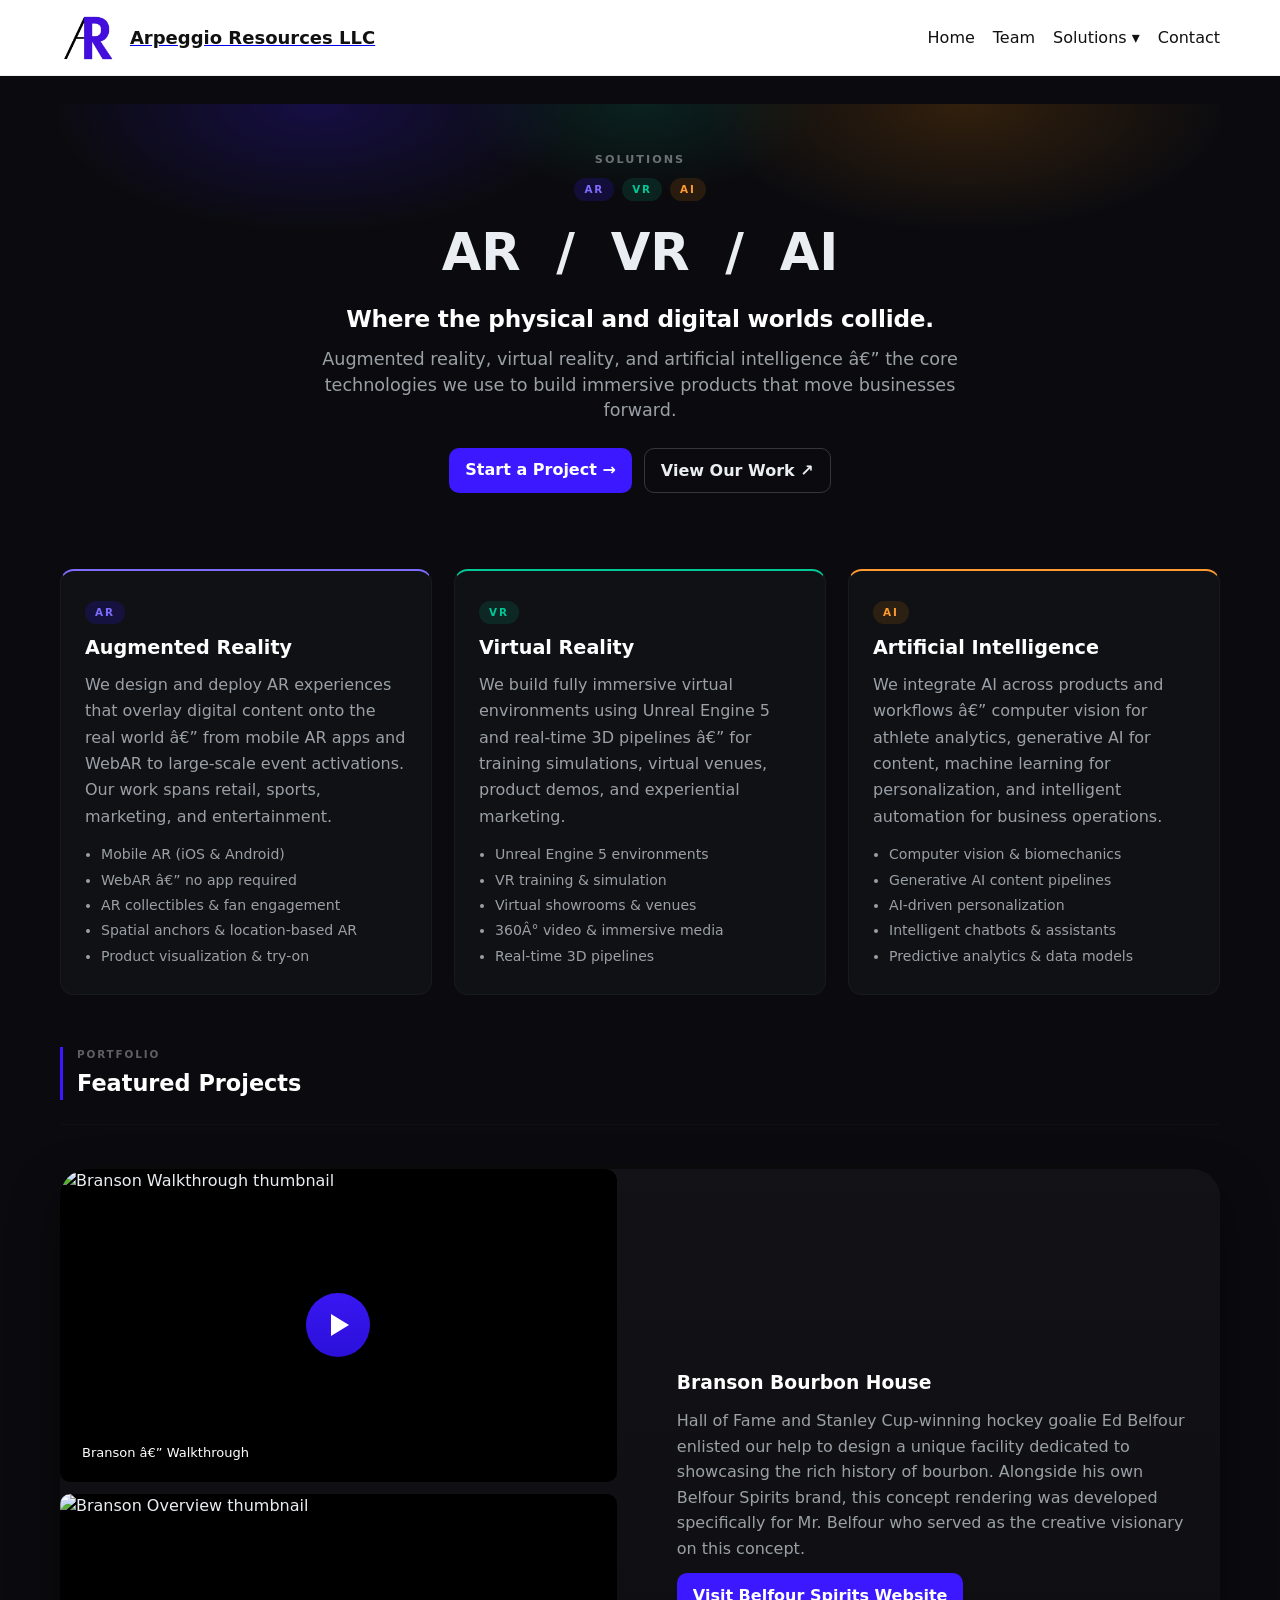
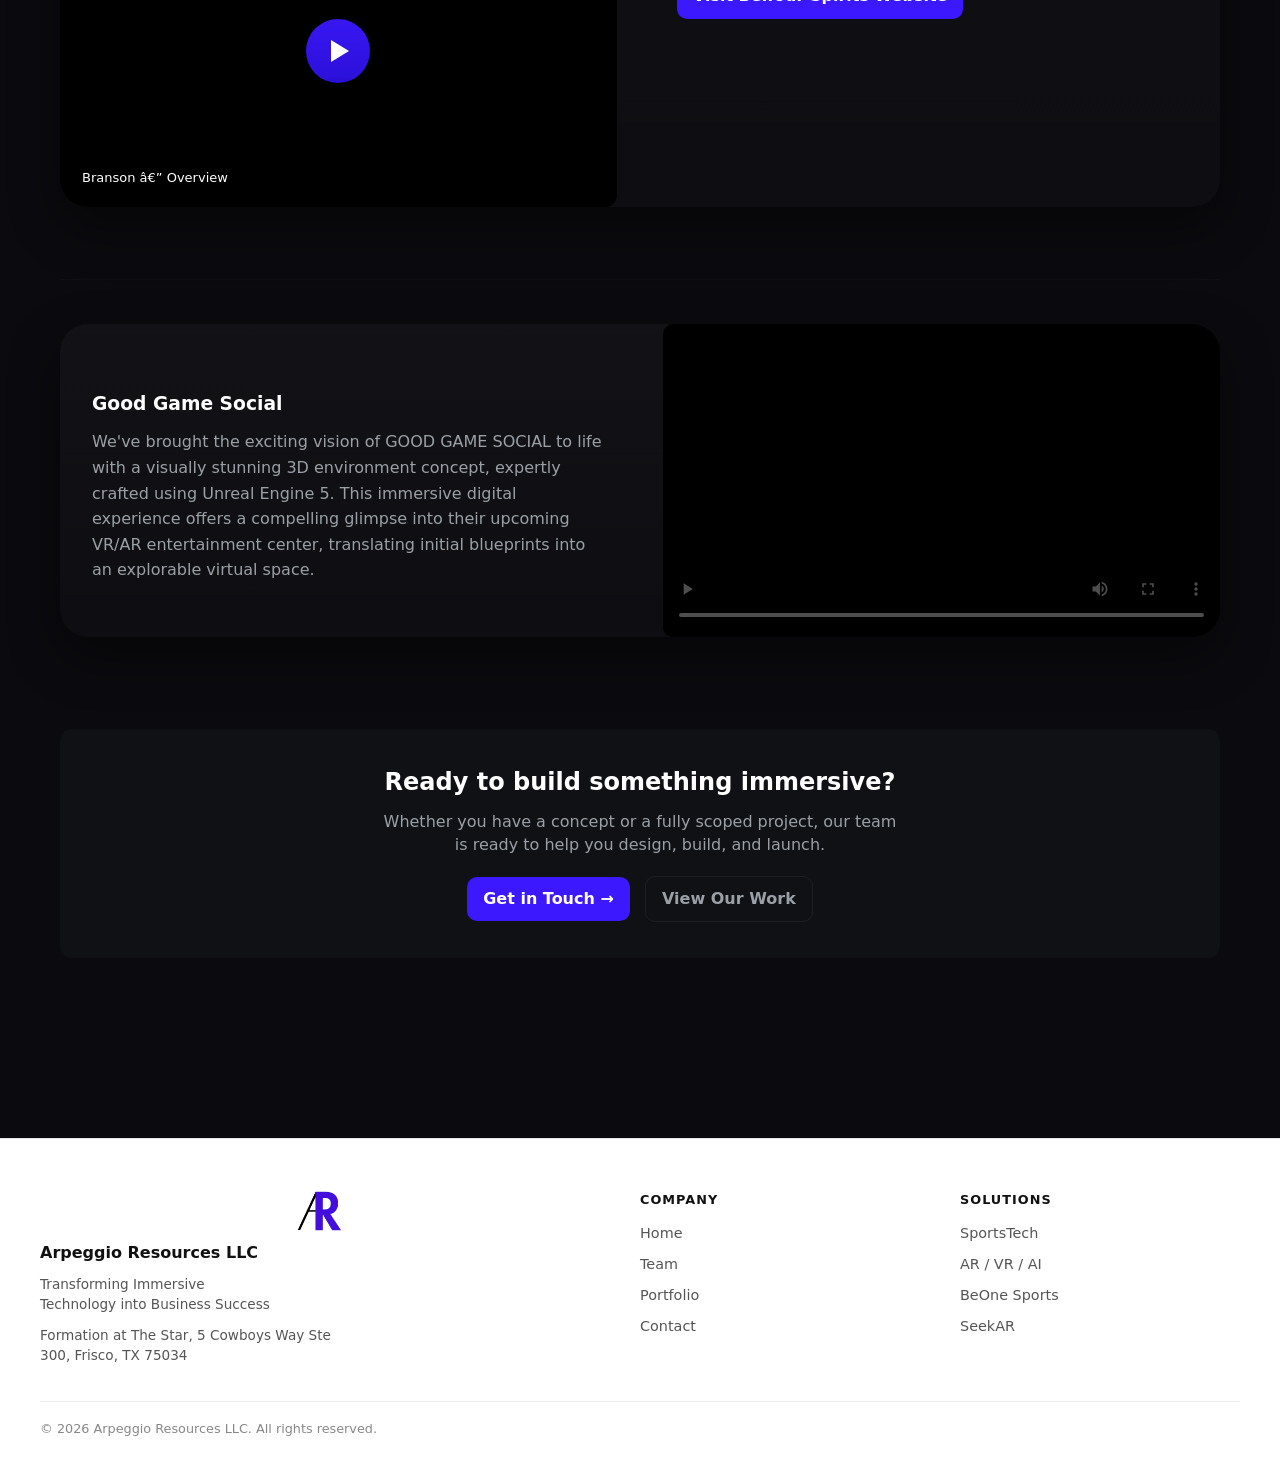
==== commit 8f9ce510: "sendittotheinternet" ====
--- a/arvrai.html
+++ b/arvrai.html
@@ -171,6 +171,7 @@
           <img class="footer-logo" src="images/arpeggiologo.png" alt="Arpeggio logo">
           <div class="footer-brand-name">Arpeggio Resources LLC</div>
           <p class="footer-tagline">Transforming Immersive Technology into Business Success</p>
+          <p class="footer-address">Formation at The Star, 5 Cowboys Way Ste 300, Frisco, TX 75034</p>
         </div>
         <div class="footer-col">
           <div class="footer-col-title">Company</div>
--- a/css/style.css
+++ b/css/style.css
@@ -8,7 +8,7 @@
 }
 *{box-sizing:border-box;margin:0;padding:0}
 html,body{height:100%}
-body{font-family:Inter,system-ui,Segoe UI,Roboto,Arial;background:var(--bg);color:#eaeef2;line-height:1.45}
+body{font-family:Inter,system-ui,Segoe UI,Roboto,Arial;background:var(--bg);color:#eaeef2;line-height:1.45;overflow-x:hidden}
 .container{max-width:var(--max);margin:0 auto;padding:0 20px}
 
 /* Header */
@@ -268,15 +268,18 @@
 .white-strip .partner-link:hover{border-color:var(--accent)}
 
 /* Highlight section (below hero) */
-.highlight{display:grid;grid-template-columns:1fr 420px;gap:28px;align-items:center;margin-top:28px}
+.highlight{position:relative;overflow:hidden;display:flex;align-items:center;min-height:clamp(540px,72vh,760px);width:100vw;margin-left:calc(50% - 50vw);margin-right:calc(50% - 50vw);padding:72px max(42px,calc((100vw - var(--max)) / 2 + 42px));margin-top:28px;border-radius:0;background:#09111d;box-sizing:border-box}
+.highlight--video-bg{isolation:isolate}
+.highlight-bg-video{position:absolute;inset:0;width:100%;height:100%;object-fit:cover;z-index:0}
+.highlight-bg-overlay{position:absolute;inset:0;z-index:1;background:linear-gradient(90deg,rgba(6,10,18,.86) 0%,rgba(6,10,18,.7) 42%,rgba(6,10,18,.38) 100%)}
+.highlight-content{position:relative;z-index:2;max-width:640px}
 .highlight-text h2{color:#fff;margin-bottom:8px}
-.highlight-text p{color:var(--muted);line-height:1.6}
-.highlight-image{min-height:220px;border-radius:12px;overflow:hidden}
-.highlight-image img{width:100%;height:100%;object-fit:cover;display:block}
+.highlight-text p{color:rgba(255,255,255,.78);line-height:1.7}
+.highlight--video-bg .highlight-eyebrow{color:rgba(255,255,255,.52)}
 
 @media (max-width:980px){
-  .highlight{grid-template-columns:1fr}
-  .highlight-image{min-height:180px;margin-top:18px}
+  .highlight{min-height:440px;padding:48px 24px}
+  .highlight-content{max-width:100%}
 }
 
 /* Cards & features */
@@ -358,6 +361,7 @@
 .footer-logo{height:40px;width:auto;object-fit:contain}
 .footer-brand-name{font-weight:700;color:#111;font-size:1rem}
 .footer-tagline{font-size:.85rem;line-height:1.5;max-width:28ch}
+.footer-address{font-size:.85rem;line-height:1.5;color:#555;max-width:34ch}
 .footer-col{display:flex;flex-direction:column;gap:10px}
 .footer-col-title{font-weight:700;color:#111;font-size:.8rem;text-transform:uppercase;letter-spacing:.08em;margin-bottom:4px}
 .footer-col a{color:#555;text-decoration:none;font-size:.9rem;transition:color .2s}
@@ -510,9 +514,37 @@
 .project-videos .yt-thumb img{width:100%;height:100%;object-fit:cover;display:block}
 .project-videos .yt-thumb .play-btn{width:64px;height:64px}
 .project-videos .yt-thumb .label{font-size:13px;padding:7px 10px}
+.project-videos .project-videos-media{position:relative;margin:0;width:100%;aspect-ratio:16/9;border-radius:10px;overflow:hidden;background:#090909;display:block}
+.project-videos .project-videos-media img{width:100%;height:100%;object-fit:cover;display:block}
+.project-videos .project-videos-media .label{position:absolute;left:12px;bottom:12px;background:rgba(0,0,0,0.45);color:#fff;padding:6px 10px;border-radius:8px;font-size:13px}
 
 /* Local project video player */
 .video-player{width:100%;aspect-ratio:16/9;border:0;border-radius:10px;background:#000;display:block;object-fit:cover}
+.video-player--silent{filter:saturate(1.08) contrast(1.04)}
+
+/* Branson showcase: smaller media rails around central text */
+.branson-showcase{display:grid;grid-template-columns:minmax(220px,320px) minmax(0,1fr) minmax(220px,320px);gap:24px;align-items:stretch}
+.branson-rail{display:grid;gap:14px;align-content:start}
+.branson-rail .project-videos-media,
+.branson-rail .yt-thumb{width:100%;aspect-ratio:3/2;border-radius:12px;overflow:hidden;background:#08090c}
+.branson-rail .project-videos-media img{width:100%;height:100%;object-fit:contain;padding:8px;background:radial-gradient(circle at 50% 40%,rgba(255,255,255,.08),rgba(8,9,12,.2) 55%,rgba(8,9,12,1))}
+.branson-rail .video-player{width:100%;height:100%;aspect-ratio:auto;object-fit:cover;border-radius:12px}
+.branson-rail .yt-thumb img{width:100%;height:100%;object-fit:cover}
+.branson-rail .yt-thumb .label,
+.branson-rail .project-videos-media .label{display:none}
+.branson-text{display:flex;flex-direction:column;justify-content:center;padding:38px 34px}
+
+@media (max-width:980px){
+  .branson-showcase{grid-template-columns:1fr;gap:18px}
+  .branson-text{order:1;padding:26px 22px}
+  .branson-rail--left{order:2;grid-template-columns:repeat(2,minmax(0,1fr))}
+  .branson-rail--right{order:3;grid-template-columns:repeat(2,minmax(0,1fr))}
+}
+
+@media (max-width:640px){
+  .branson-rail--left,
+  .branson-rail--right{grid-template-columns:1fr}
+}
 
 /* YouTube thumbnail click-to-load */
 .yt-thumb{position:relative;display:block;border-radius:10px;overflow:hidden;background:#000;cursor:pointer}
--- a/css/breakpoints.css
+++ b/css/breakpoints.css
@@ -175,3 +175,32 @@
   .info-box{border-radius:18px}
   .modal{padding:18px}
 }
+
+@media (max-width:640px){
+  body.page-portfolio .portfolio-tagline{font-size:.93rem;line-height:1.55;max-width:34ch;margin:8px auto 14px}
+  body.page-portfolio .info-section{padding:22px 0}
+  body.page-portfolio .info-box,
+  body.page-portfolio .info-section.rev .info-box{flex-direction:column}
+  body.page-portfolio .info-box{gap:0;border-radius:16px}
+  body.page-portfolio .info-box .info-image{min-height:180px}
+  body.page-portfolio .info-box .info-card,
+  body.page-portfolio .info-section .info-card{padding:16px 14px 18px !important}
+  body.page-portfolio .portfolio-card-meta{gap:8px;margin-bottom:10px}
+  body.page-portfolio .portfolio-num{font-size:1.45rem}
+  body.page-portfolio .info-card h3{font-size:1.18rem;line-height:1.25;margin-bottom:8px}
+  body.page-portfolio .info-card p,
+  body.page-portfolio .info-card li{font-size:.92rem;line-height:1.58}
+  body.page-portfolio .info-card ul{padding-left:18px;margin-top:6px}
+  body.page-portfolio .project-videos{grid-template-columns:1fr;gap:10px}
+  body.page-portfolio .info-card .cta{display:inline-flex;max-width:100%;white-space:normal;line-height:1.28;text-align:center;justify-content:center;padding:10px 12px}
+}
+
+@media (max-width:420px){
+  body.page-portfolio .portfolio-tagline{font-size:.89rem;max-width:31ch}
+  body.page-portfolio .info-box .info-card,
+  body.page-portfolio .info-section .info-card{padding:14px 12px 16px !important}
+  body.page-portfolio .portfolio-num{font-size:1.32rem}
+  body.page-portfolio .info-card h3{font-size:1.08rem}
+  body.page-portfolio .info-card p,
+  body.page-portfolio .info-card li{font-size:.88rem;line-height:1.56}
+}
